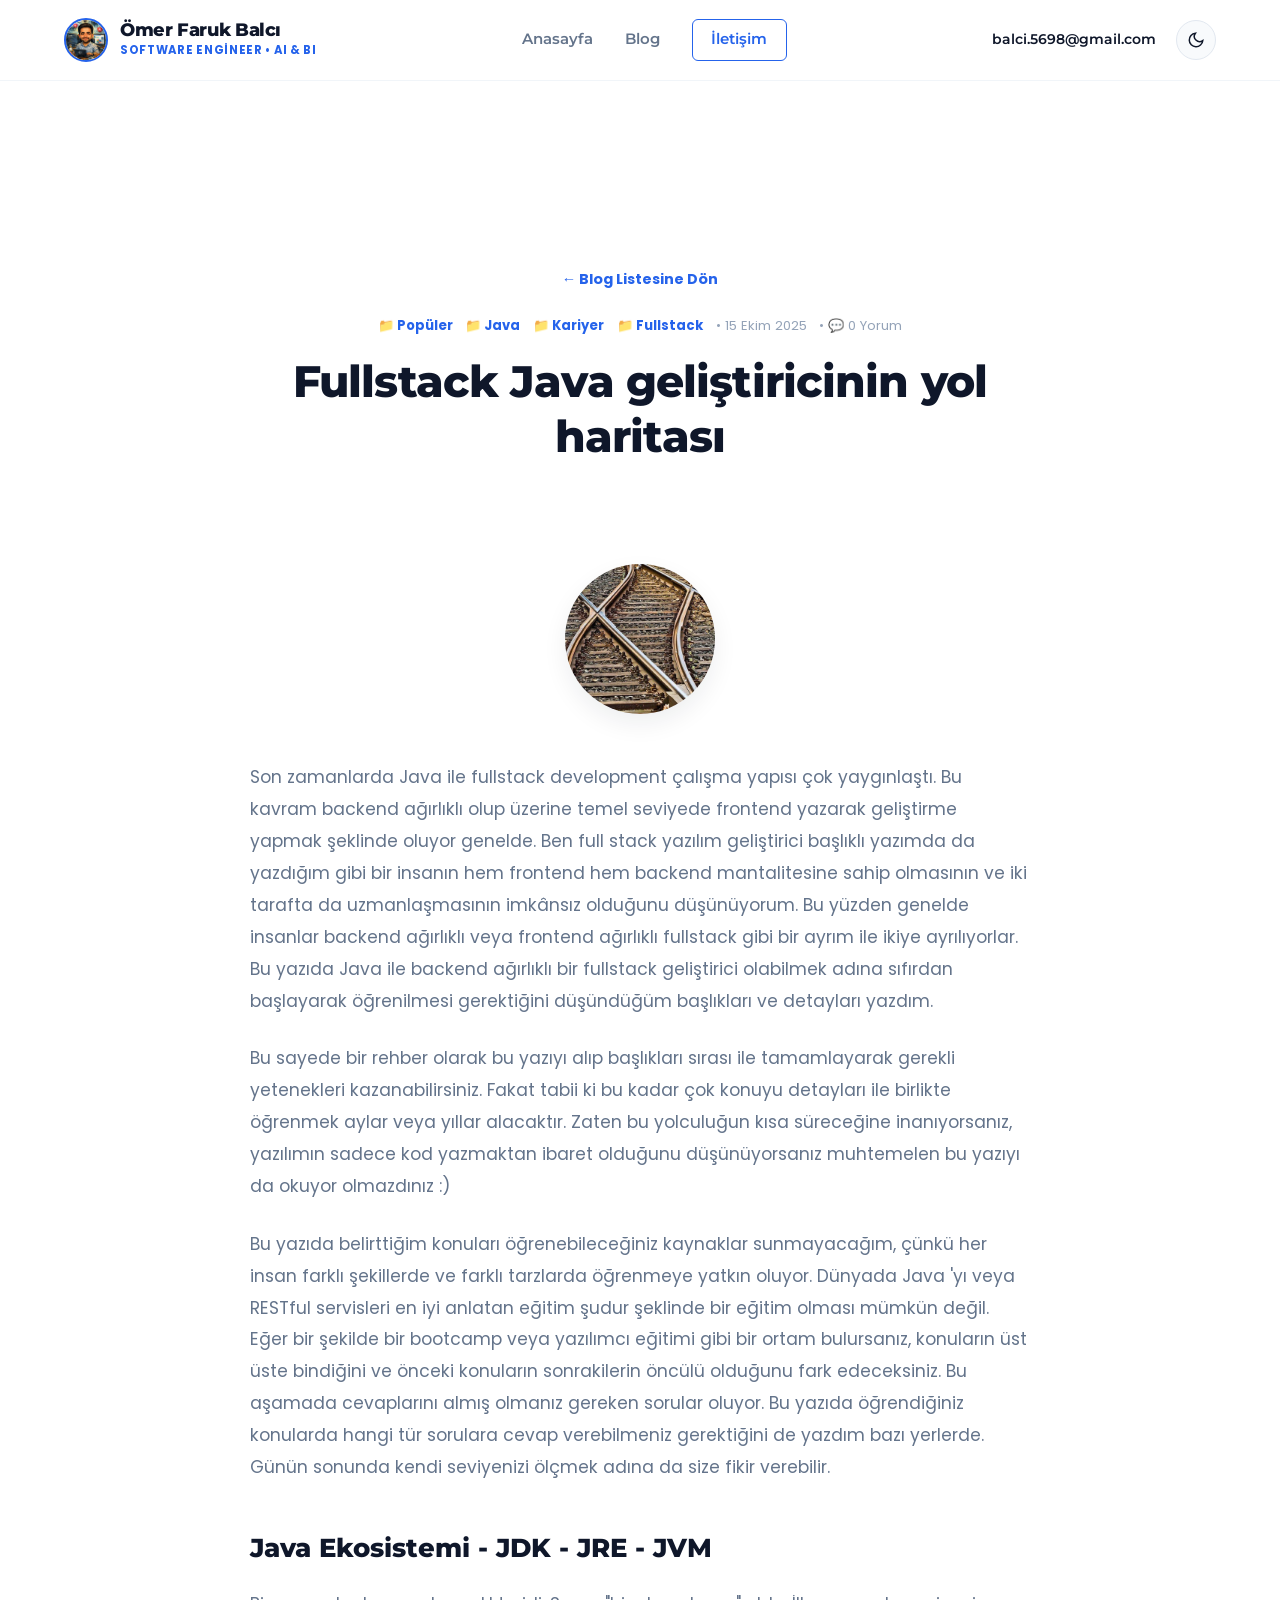
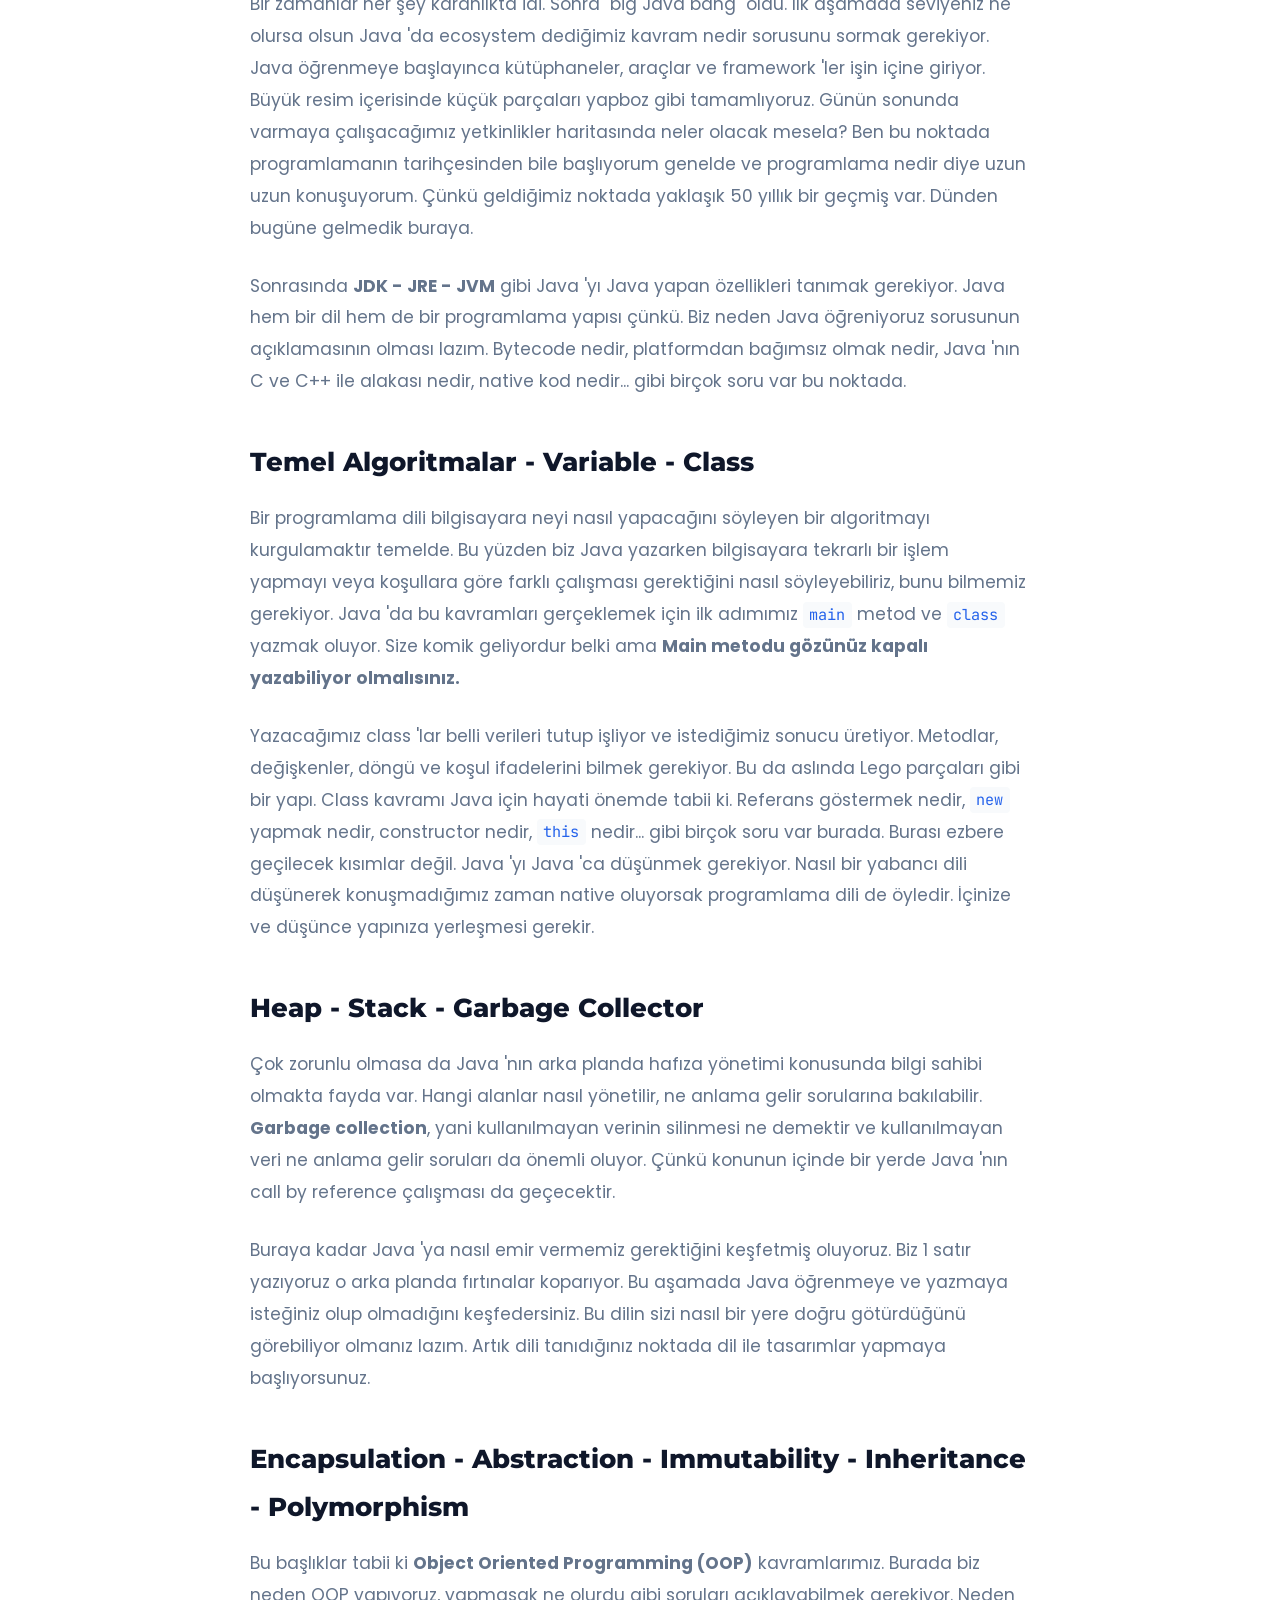
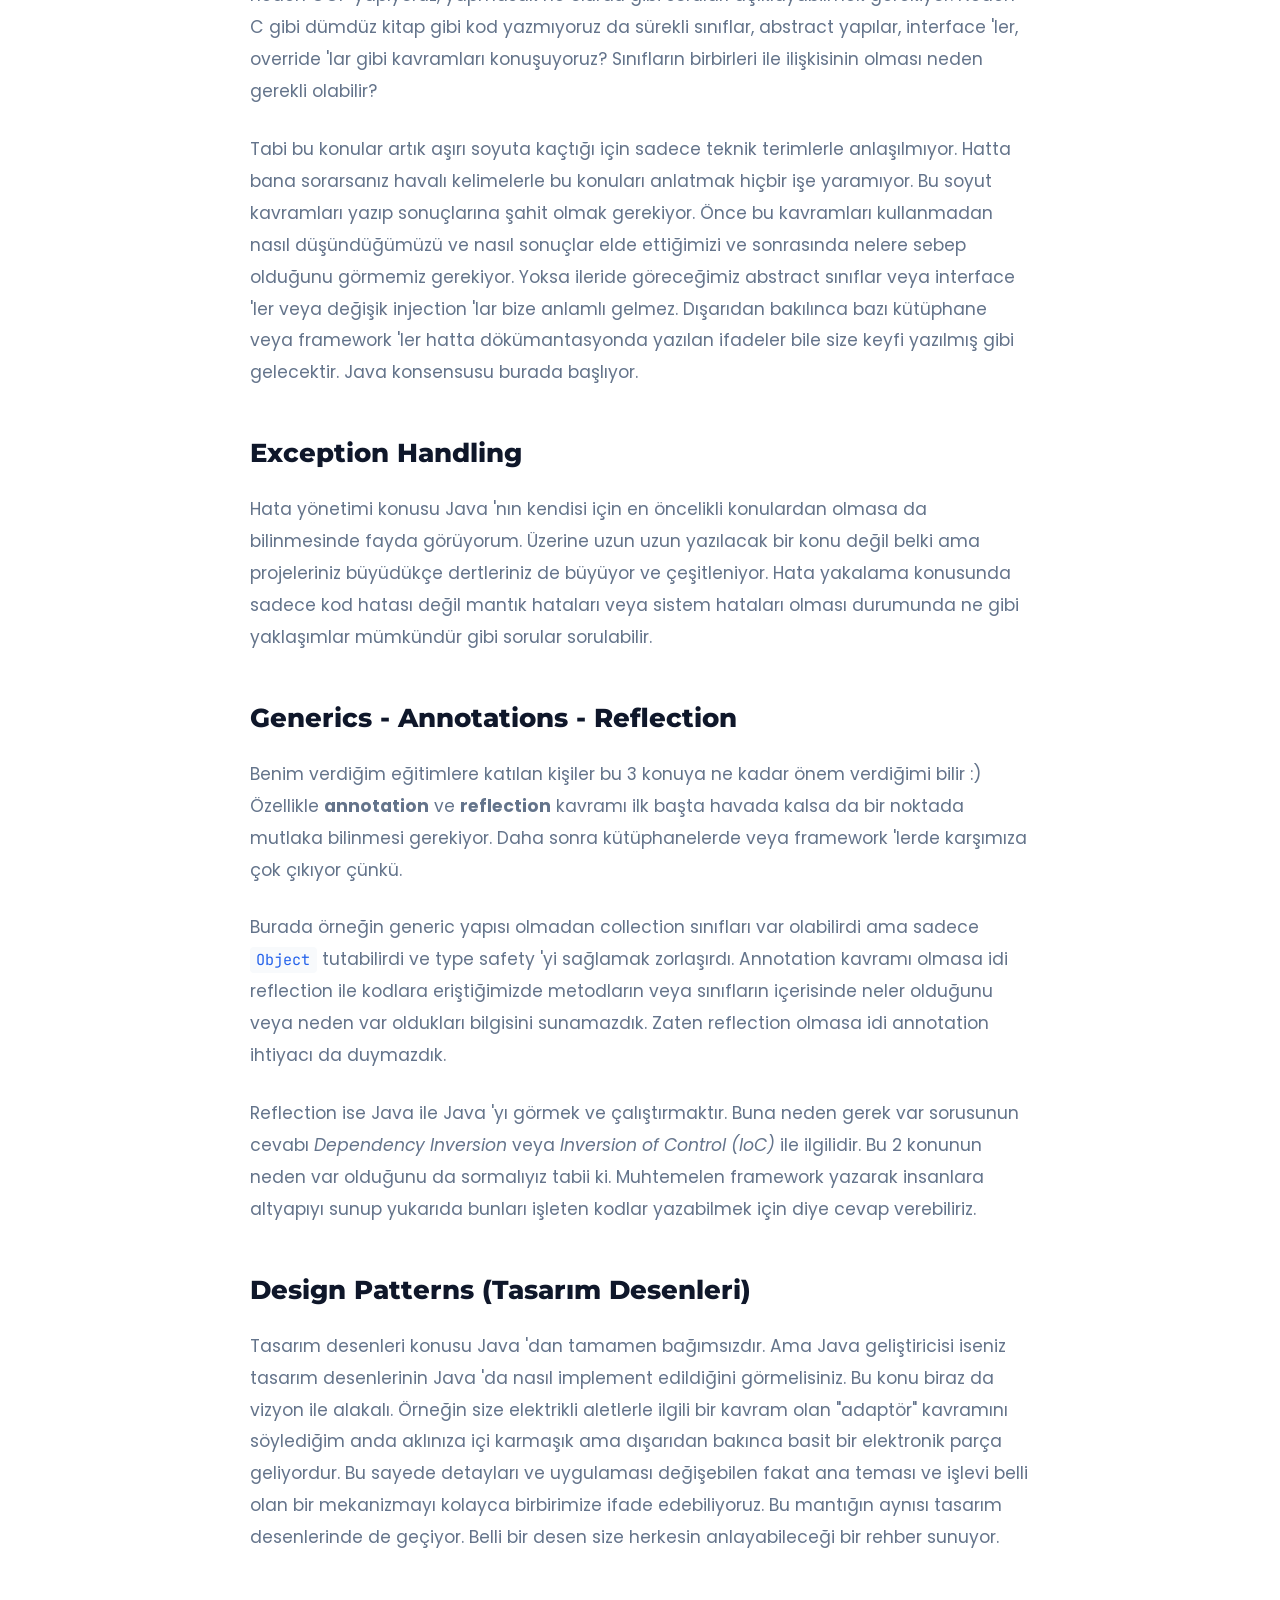
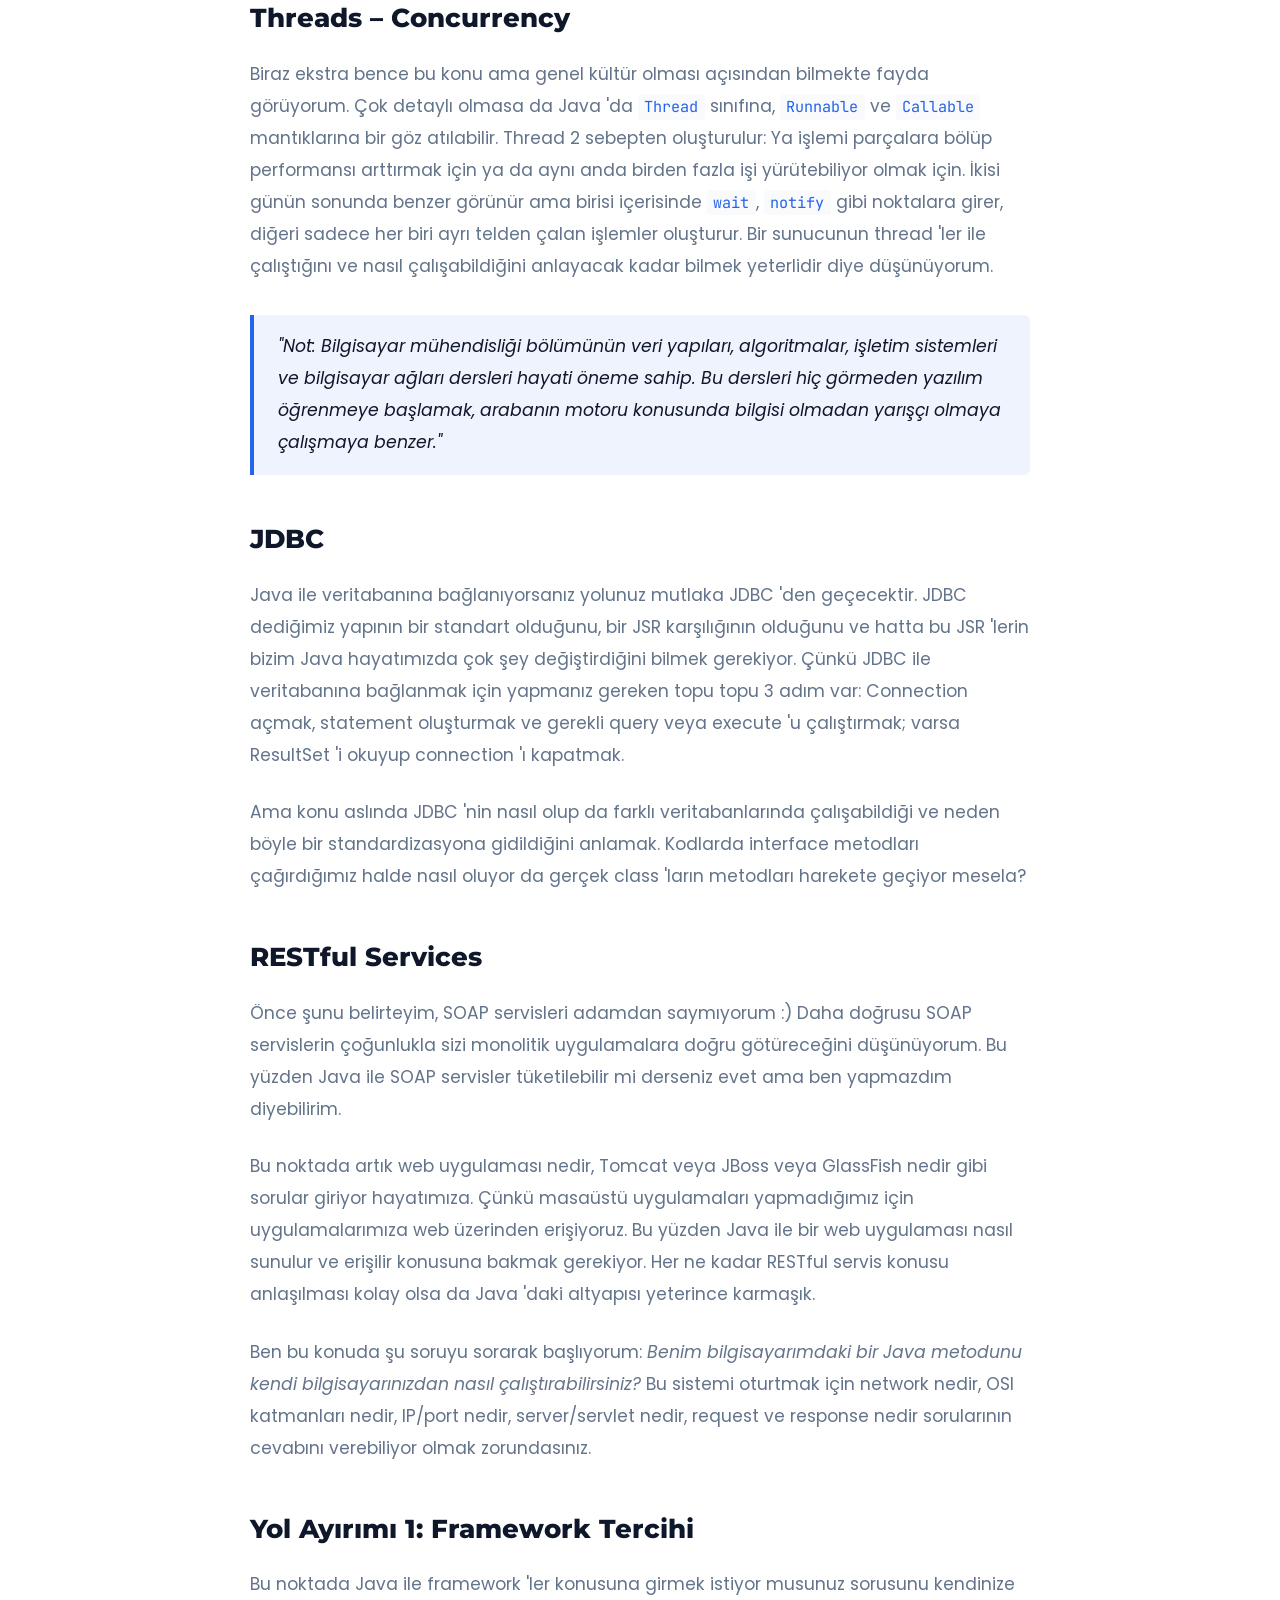
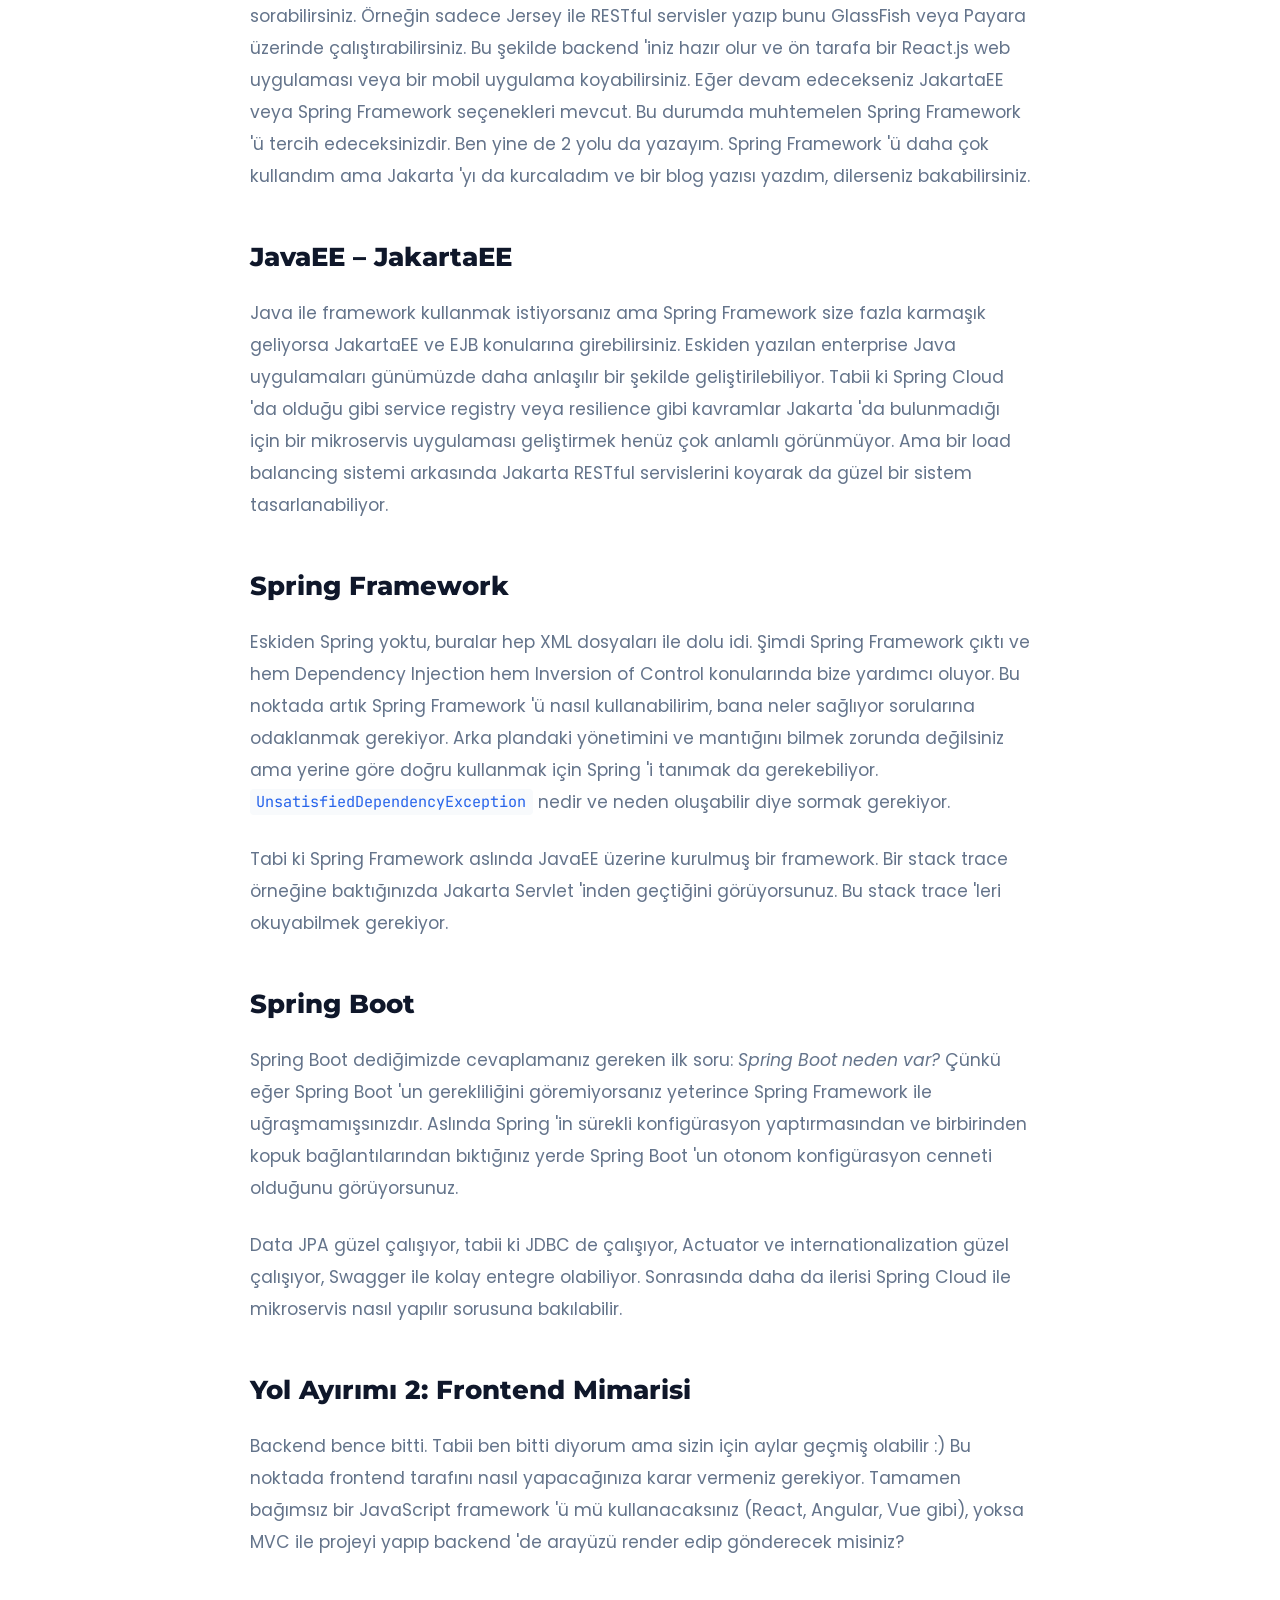
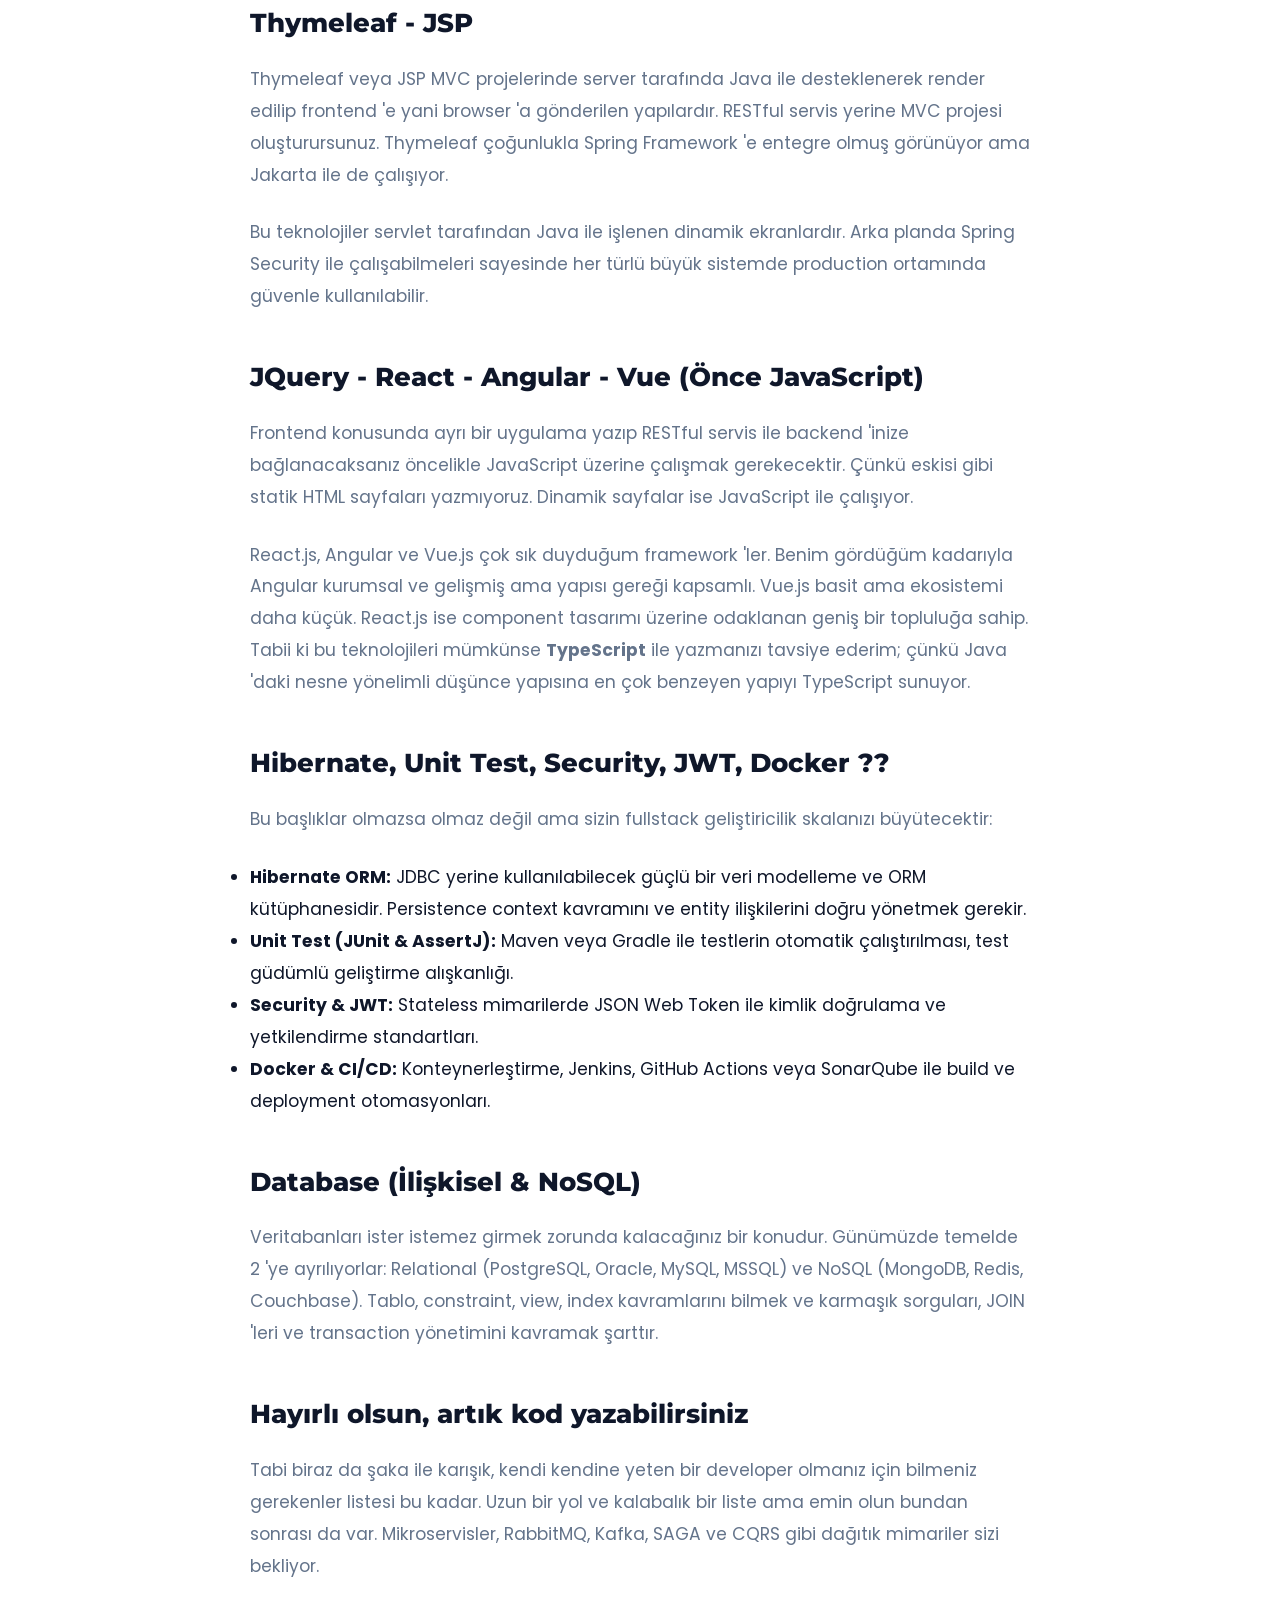
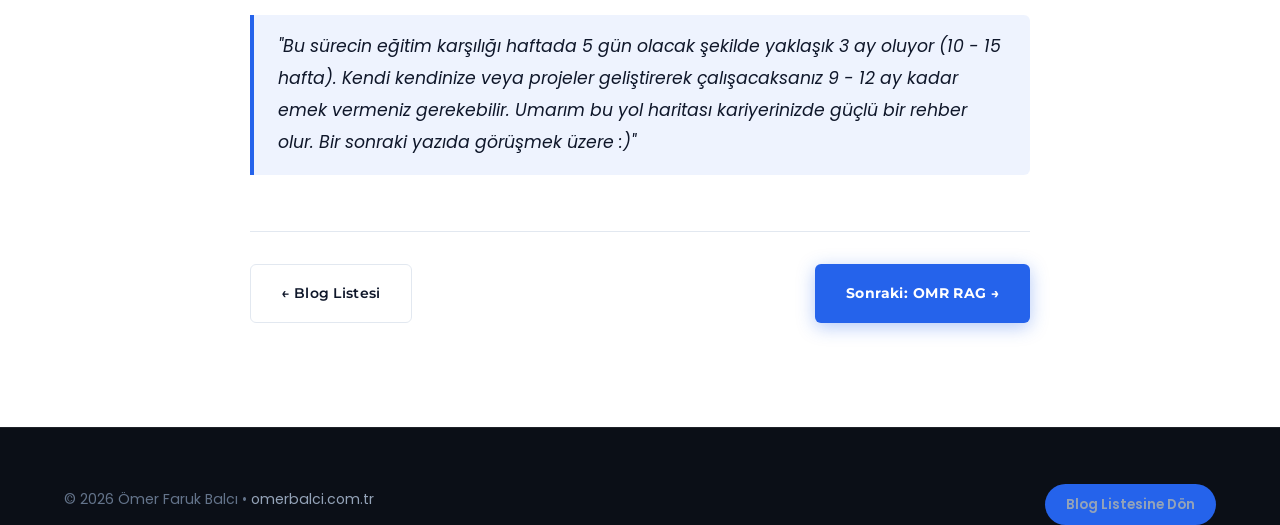
==== blog-fullstack-java-yol-haritasi.html @ 69724183 "feat: Web sitesi ve blog entegrasyonu, tasarim yenilemeleri ve favicon guncellemesi" ====
<!DOCTYPE html>
<html lang="tr" data-theme="light">
<head>
  <meta charset="UTF-8">
  <meta name="viewport" content="width=device-width, initial-scale=1.0">
  <title>Fullstack Java Geliştiricinin Yol Haritası | Ömer Faruk Balcı</title>
  <meta name="description" content="Java ile backend ağırlıklı fullstack geliştirici olmak için sıfırdan mimari seviyeye kadar adım adım öğrenilmesi gereken teknolojiler, konseptler ve yol haritası.">
  <link rel="icon" type="image/x-icon" href="favicon.ico">
  <link rel="icon" type="image/png" sizes="32x32" href="assets/images/favicon-32x32.png">

  <!-- Google Fonts -->
  <link rel="preconnect" href="https://fonts.googleapis.com">
  <link rel="preconnect" href="https://fonts.gstatic.com" crossorigin>
  <link href="https://fonts.googleapis.com/css2?family=Montserrat:ital,wght@0,400;0,500;0,600;0,700;0,800;0,900;1,400&family=Poppins:wght@300;400;500;600;700&family=JetBrains+Mono:wght@400;500;600&display=swap" rel="stylesheet">

  <link rel="stylesheet" href="style.css">
</head>
<body>

  <!-- Top Navigation Header -->
  <header class="dilbeste-header" id="header">
    <div class="dilbeste-container header-inner">
      <a href="index.html" class="brand-box">
        <img src="assets/images/developer-avatar.jpg" alt="Ömer Faruk Balcı" class="brand-avatar">
        <div class="brand-text-wrap">
          <span class="brand-name">Ömer Faruk Balcı</span>
          <span class="brand-tag">Software Engineer • AI & BI</span>
        </div>
      </a>

      <nav class="dilbeste-nav" id="navMenu">
        <a href="index.html" class="nav-link">Anasayfa</a>
        <a href="blog.html" target="_blank" rel="noopener noreferrer" class="nav-link active">Blog</a>
        <a href="index.html#contact-section" class="nav-link btn-nav-cta">İletişim</a>
      </nav>

      <div class="header-actions">
        <a href="mailto:balci.5698@gmail.com" class="header-mail-link d-none-sm">balci.5698@gmail.com</a>
        
        <button class="theme-toggle" id="themeToggle" aria-label="Temayı Değiştir">
          <svg class="sun-icon" width="18" height="18" viewBox="0 0 24 24" fill="none" stroke="currentColor" stroke-width="2"><circle cx="12" cy="12" r="5"></circle><line x1="12" y1="1" x2="12" y2="3"></line><line x1="12" y1="21" x2="12" y2="23"></line><line x1="4.22" y1="4.22" x2="5.64" y2="5.64"></line><line x1="18.36" y1="18.36" x2="19.78" y2="19.78"></line><line x1="1" y1="12" x2="3" y2="12"></line><line x1="21" y1="12" x2="23" y2="12"></line><line x1="4.22" y1="19.78" x2="5.64" y2="18.36"></line><line x1="18.36" y1="5.64" x2="19.78" y2="4.22"></line></svg>
          <svg class="moon-icon" width="18" height="18" viewBox="0 0 24 24" fill="none" stroke="currentColor" stroke-width="2"><path d="M21 12.79A9 9 0 1 1 11.21 3 7 7 0 0 0 21 12.79z"></path></svg>
        </button>

        <button class="hamburger-btn" id="mobileToggle" aria-label="Menü">
          <span></span><span></span><span></span>
        </button>
      </div>
    </div>
  </header>

  <!-- Article Container -->
  <main class="section-padding">
    <div class="dilbeste-container">
      
      <article>
        <!-- Header -->
        <div class="article-header">
          <a href="blog.html" class="article-back-link">← Blog Listesine Dön</a>
          <div class="blog-meta-tags" style="justify-content: center; margin-bottom: 1rem;">
            <span class="blog-cat-link">📁 Popüler</span>
            <span class="blog-cat-link">📁 Java</span>
            <span class="blog-cat-link">📁 Kariyer</span>
            <span class="blog-cat-link">📁 Fullstack</span>
            <span class="blog-date-text">• 15 Ekim 2025</span>
            <span class="blog-date-text">• 💬 0 Yorum</span>
          </div>
          <h1 class="article-main-title">Fullstack Java geliştiricinin yol haritası</h1>
        </div>

        <!-- Content Body -->
        <div class="article-content-body">
          <div style="text-align: center; margin: 2rem 0 3rem;">
            <img src="assets/images/blog-fullstack-java.jpg" alt="Fullstack Java Yol Haritası" style="width: 150px; height: 150px; border-radius: 50%; margin: 0 auto; box-shadow: var(--shadow-md); object-fit: cover;">
          </div>

          <p>
            Son zamanlarda Java ile fullstack development çalışma yapısı çok yaygınlaştı. Bu kavram backend ağırlıklı olup üzerine temel seviyede frontend yazarak geliştirme yapmak şeklinde oluyor genelde. Ben <a href="https://numankaraaslan.com/entry?ent=67&lang=en" target="_blank" rel="noopener noreferrer">full stack yazılım geliştirici</a> başlıklı yazımda da yazdığım gibi bir insanın hem frontend hem backend mantalitesine sahip olmasının ve iki tarafta da uzmanlaşmasının imkânsız olduğunu düşünüyorum. Bu yüzden genelde insanlar backend ağırlıklı veya frontend ağırlıklı fullstack gibi bir ayrım ile ikiye ayrılıyorlar. Bu yazıda Java ile backend ağırlıklı bir fullstack geliştirici olabilmek adına sıfırdan başlayarak öğrenilmesi gerektiğini düşündüğüm başlıkları ve detayları yazdım.
          </p>

          <p>
            Bu sayede bir rehber olarak bu yazıyı alıp başlıkları sırası ile tamamlayarak gerekli yetenekleri kazanabilirsiniz. Fakat tabii ki bu kadar çok konuyu detayları ile birlikte öğrenmek aylar veya yıllar alacaktır. Zaten bu yolculuğun kısa süreceğine inanıyorsanız, yazılımın sadece kod yazmaktan ibaret olduğunu düşünüyorsanız muhtemelen bu yazıyı da okuyor olmazdınız :)
          </p>

          <p>
            Bu yazıda belirttiğim konuları öğrenebileceğiniz kaynaklar sunmayacağım, çünkü her insan farklı şekillerde ve farklı tarzlarda öğrenmeye yatkın oluyor. Dünyada Java 'yı veya RESTful servisleri en iyi anlatan eğitim şudur şeklinde bir eğitim olması mümkün değil. Eğer bir şekilde bir bootcamp veya yazılımcı eğitimi gibi bir ortam bulursanız, konuların üst üste bindiğini ve önceki konuların sonrakilerin öncülü olduğunu fark edeceksiniz. Bu aşamada cevaplarını almış olmanız gereken sorular oluyor. Bu yazıda öğrendiğiniz konularda hangi tür sorulara cevap verebilmeniz gerektiğini de yazdım bazı yerlerde. Günün sonunda kendi seviyenizi ölçmek adına da size fikir verebilir.
          </p>

          <h2>Java Ekosistemi - JDK - JRE - JVM</h2>
          <p>
            Bir zamanlar her şey karanlıkta idi. Sonra "big Java bang" oldu. İlk aşamada seviyeniz ne olursa olsun Java 'da ecosystem dediğimiz kavram nedir sorusunu sormak gerekiyor. Java öğrenmeye başlayınca kütüphaneler, araçlar ve framework 'ler işin içine giriyor. Büyük resim içerisinde küçük parçaları yapboz gibi tamamlıyoruz. Günün sonunda varmaya çalışacağımız yetkinlikler haritasında neler olacak mesela? Ben bu noktada programlamanın tarihçesinden bile başlıyorum genelde ve programlama nedir diye uzun uzun konuşuyorum. Çünkü geldiğimiz noktada yaklaşık 50 yıllık bir geçmiş var. Dünden bugüne gelmedik buraya.
          </p>
          <p>
            Sonrasında <strong>JDK - JRE - JVM</strong> gibi Java 'yı Java yapan özellikleri tanımak gerekiyor. Java hem bir dil hem de bir programlama yapısı çünkü. Biz neden Java öğreniyoruz sorusunun açıklamasının olması lazım. Bytecode nedir, platformdan bağımsız olmak nedir, Java 'nın C ve C++ ile alakası nedir, native kod nedir... gibi birçok soru var bu noktada.
          </p>

          <h2>Temel Algoritmalar - Variable - Class</h2>
          <p>
            Bir programlama dili bilgisayara neyi nasıl yapacağını söyleyen bir algoritmayı kurgulamaktır temelde. Bu yüzden biz Java yazarken bilgisayara tekrarlı bir işlem yapmayı veya koşullara göre farklı çalışması gerektiğini nasıl söyleyebiliriz, bunu bilmemiz gerekiyor. Java 'da bu kavramları gerçeklemek için ilk adımımız <code>main</code> metod ve <code>class</code> yazmak oluyor. Size komik geliyordur belki ama <strong>Main metodu gözünüz kapalı yazabiliyor olmalısınız.</strong>
          </p>
          <p>
            Yazacağımız class 'lar belli verileri tutup işliyor ve istediğimiz sonucu üretiyor. Metodlar, değişkenler, döngü ve koşul ifadelerini bilmek gerekiyor. Bu da aslında Lego parçaları gibi bir yapı. Class kavramı Java için hayati önemde tabii ki. Referans göstermek nedir, <code>new</code> yapmak nedir, constructor nedir, <code>this</code> nedir... gibi birçok soru var burada. Burası ezbere geçilecek kısımlar değil. Java 'yı Java 'ca düşünmek gerekiyor. Nasıl bir yabancı dili düşünerek konuşmadığımız zaman native oluyorsak programlama dili de öyledir. İçinize ve düşünce yapınıza yerleşmesi gerekir.
          </p>

          <h2>Heap - Stack - Garbage Collector</h2>
          <p>
            Çok zorunlu olmasa da Java 'nın arka planda hafıza yönetimi konusunda bilgi sahibi olmakta fayda var. Hangi alanlar nasıl yönetilir, ne anlama gelir sorularına bakılabilir. <strong>Garbage collection</strong>, yani kullanılmayan verinin silinmesi ne demektir ve kullanılmayan veri ne anlama gelir soruları da önemli oluyor. Çünkü konunun içinde bir yerde Java 'nın call by reference çalışması da geçecektir.
          </p>
          <p>
            Buraya kadar Java 'ya nasıl emir vermemiz gerektiğini keşfetmiş oluyoruz. Biz 1 satır yazıyoruz o arka planda fırtınalar koparıyor. Bu aşamada Java öğrenmeye ve yazmaya isteğiniz olup olmadığını keşfedersiniz. Bu dilin sizi nasıl bir yere doğru götürdüğünü görebiliyor olmanız lazım. Artık dili tanıdığınız noktada dil ile tasarımlar yapmaya başlıyorsunuz.
          </p>

          <h2>Encapsulation - Abstraction - Immutability - Inheritance - Polymorphism</h2>
          <p>
            Bu başlıklar tabii ki <strong>Object Oriented Programming (OOP)</strong> kavramlarımız. Burada biz neden OOP yapıyoruz, yapmasak ne olurdu gibi soruları açıklayabilmek gerekiyor. Neden C gibi dümdüz kitap gibi kod yazmıyoruz da sürekli sınıflar, abstract yapılar, interface 'ler, override 'lar gibi kavramları konuşuyoruz? Sınıfların birbirleri ile ilişkisinin olması neden gerekli olabilir?
          </p>
          <p>
            Tabi bu konular artık aşırı soyuta kaçtığı için sadece teknik terimlerle anlaşılmıyor. Hatta bana sorarsanız havalı kelimelerle bu konuları anlatmak hiçbir işe yaramıyor. Bu soyut kavramları yazıp sonuçlarına şahit olmak gerekiyor. Önce bu kavramları kullanmadan nasıl düşündüğümüzü ve nasıl sonuçlar elde ettiğimizi ve sonrasında nelere sebep olduğunu görmemiz gerekiyor. Yoksa ileride göreceğimiz abstract sınıflar veya interface 'ler veya değişik injection 'lar bize anlamlı gelmez. Dışarıdan bakılınca bazı kütüphane veya framework 'ler hatta dökümantasyonda yazılan ifadeler bile size keyfi yazılmış gibi gelecektir. Java konsensusu burada başlıyor.
          </p>

          <h2>Exception Handling</h2>
          <p>
            Hata yönetimi konusu Java 'nın kendisi için en öncelikli konulardan olmasa da bilinmesinde fayda görüyorum. Üzerine uzun uzun yazılacak bir konu değil belki ama projeleriniz büyüdükçe dertleriniz de büyüyor ve çeşitleniyor. Hata yakalama konusunda sadece kod hatası değil mantık hataları veya sistem hataları olması durumunda ne gibi yaklaşımlar mümkündür gibi sorular sorulabilir.
          </p>

          <h2>Generics - Annotations - Reflection</h2>
          <p>
            Benim verdiğim eğitimlere katılan kişiler bu 3 konuya ne kadar önem verdiğimi bilir :) Özellikle <strong>annotation</strong> ve <strong>reflection</strong> kavramı ilk başta havada kalsa da bir noktada mutlaka bilinmesi gerekiyor. Daha sonra kütüphanelerde veya framework 'lerde karşımıza çok çıkıyor çünkü.
          </p>
          <p>
            Burada örneğin generic yapısı olmadan collection sınıfları var olabilirdi ama sadece <code>Object</code> tutabilirdi ve type safety 'yi sağlamak zorlaşırdı. Annotation kavramı olmasa idi reflection ile kodlara eriştiğimizde metodların veya sınıfların içerisinde neler olduğunu veya neden var oldukları bilgisini sunamazdık. Zaten reflection olmasa idi annotation ihtiyacı da duymazdık.
          </p>
          <p>
            Reflection ise Java ile Java 'yı görmek ve çalıştırmaktır. Buna neden gerek var sorusunun cevabı <em>Dependency Inversion</em> veya <em>Inversion of Control (IoC)</em> ile ilgilidir. Bu 2 konunun neden var olduğunu da sormalıyız tabii ki. Muhtemelen framework yazarak insanlara altyapıyı sunup yukarıda bunları işleten kodlar yazabilmek için diye cevap verebiliriz.
          </p>

          <h2>Design Patterns (Tasarım Desenleri)</h2>
          <p>
            Tasarım desenleri konusu Java 'dan tamamen bağımsızdır. Ama Java geliştiricisi iseniz tasarım desenlerinin Java 'da nasıl implement edildiğini görmelisiniz. Bu konu biraz da vizyon ile alakalı. Örneğin size elektrikli aletlerle ilgili bir kavram olan "adaptör" kavramını söylediğim anda aklınıza içi karmaşık ama dışarıdan bakınca basit bir elektronik parça geliyordur. Bu sayede detayları ve uygulaması değişebilen fakat ana teması ve işlevi belli olan bir mekanizmayı kolayca birbirimize ifade edebiliyoruz. Bu mantığın aynısı tasarım desenlerinde de geçiyor. Belli bir desen size herkesin anlayabileceği bir rehber sunuyor.
          </p>

          <h2>Threads – Concurrency</h2>
          <p>
            Biraz ekstra bence bu konu ama genel kültür olması açısından bilmekte fayda görüyorum. Çok detaylı olmasa da Java 'da <code>Thread</code> sınıfına, <code>Runnable</code> ve <code>Callable</code> mantıklarına bir göz atılabilir. Thread 2 sebepten oluşturulur: Ya işlemi parçalara bölüp performansı arttırmak için ya da aynı anda birden fazla işi yürütebiliyor olmak için. İkisi günün sonunda benzer görünür ama birisi içerisinde <code>wait</code>, <code>notify</code> gibi noktalara girer, diğeri sadece her biri ayrı telden çalan işlemler oluşturur. Bir sunucunun thread 'ler ile çalıştığını ve nasıl çalışabildiğini anlayacak kadar bilmek yeterlidir diye düşünüyorum.
          </p>

          <blockquote>
            "Not: Bilgisayar mühendisliği bölümünün veri yapıları, algoritmalar, işletim sistemleri ve bilgisayar ağları dersleri hayati öneme sahip. Bu dersleri hiç görmeden yazılım öğrenmeye başlamak, arabanın motoru konusunda bilgisi olmadan yarışçı olmaya çalışmaya benzer."
          </blockquote>

          <h2>JDBC</h2>
          <p>
            Java ile veritabanına bağlanıyorsanız yolunuz mutlaka JDBC 'den geçecektir. JDBC dediğimiz yapının bir standart olduğunu, bir JSR karşılığının olduğunu ve hatta bu JSR 'lerin bizim Java hayatımızda çok şey değiştirdiğini bilmek gerekiyor. Çünkü JDBC ile veritabanına bağlanmak için yapmanız gereken topu topu 3 adım var: Connection açmak, statement oluşturmak ve gerekli query veya execute 'u çalıştırmak; varsa ResultSet 'i okuyup connection 'ı kapatmak.
          </p>
          <p>
            Ama konu aslında JDBC 'nin nasıl olup da farklı veritabanlarında çalışabildiği ve neden böyle bir standardizasyona gidildiğini anlamak. Kodlarda interface metodları çağırdığımız halde nasıl oluyor da gerçek class 'ların metodları harekete geçiyor mesela?
          </p>

          <h2>RESTful Services</h2>
          <p>
            Önce şunu belirteyim, SOAP servisleri adamdan saymıyorum :) Daha doğrusu SOAP servislerin çoğunlukla sizi monolitik uygulamalara doğru götüreceğini düşünüyorum. Bu yüzden Java ile SOAP servisler tüketilebilir mi derseniz evet ama ben yapmazdım diyebilirim.
          </p>
          <p>
            Bu noktada artık web uygulaması nedir, Tomcat veya JBoss veya GlassFish nedir gibi sorular giriyor hayatımıza. Çünkü masaüstü uygulamaları yapmadığımız için uygulamalarımıza web üzerinden erişiyoruz. Bu yüzden Java ile bir web uygulaması nasıl sunulur ve erişilir konusuna bakmak gerekiyor. Her ne kadar RESTful servis konusu anlaşılması kolay olsa da Java 'daki altyapısı yeterince karmaşık.
          </p>
          <p>
            Ben bu konuda şu soruyu sorarak başlıyorum: <em>Benim bilgisayarımdaki bir Java metodunu kendi bilgisayarınızdan nasıl çalıştırabilirsiniz?</em> Bu sistemi oturtmak için network nedir, OSI katmanları nedir, IP/port nedir, server/servlet nedir, request ve response nedir sorularının cevabını verebiliyor olmak zorundasınız.
          </p>

          <h2>Yol Ayırımı 1: Framework Tercihi</h2>
          <p>
            Bu noktada Java ile framework 'ler konusuna girmek istiyor musunuz sorusunu kendinize sorabilirsiniz. Örneğin sadece Jersey ile RESTful servisler yazıp bunu GlassFish veya Payara üzerinde çalıştırabilirsiniz. Bu şekilde backend 'iniz hazır olur ve ön tarafa bir React.js web uygulaması veya bir mobil uygulama koyabilirsiniz. Eğer devam edecekseniz JakartaEE veya Spring Framework seçenekleri mevcut. Bu durumda muhtemelen Spring Framework 'ü tercih edeceksinizdir. Ben yine de 2 yolu da yazayım. Spring Framework 'ü daha çok kullandım ama Jakarta 'yı da kurcaladım ve bir <a href="https://numankaraaslan.com/entry?ent=75&lang=en" target="_blank" rel="noopener noreferrer">blog yazısı</a> yazdım, dilerseniz bakabilirsiniz.
          </p>

          <h2>JavaEE – JakartaEE</h2>
          <p>
            Java ile framework kullanmak istiyorsanız ama Spring Framework size fazla karmaşık geliyorsa JakartaEE ve EJB konularına girebilirsiniz. Eskiden yazılan enterprise Java uygulamaları günümüzde daha anlaşılır bir şekilde geliştirilebiliyor. Tabii ki Spring Cloud 'da olduğu gibi service registry veya resilience gibi kavramlar Jakarta 'da bulunmadığı için bir mikroservis uygulaması geliştirmek henüz çok anlamlı görünmüyor. Ama bir load balancing sistemi arkasında Jakarta RESTful servislerini koyarak da güzel bir sistem tasarlanabiliyor.
          </p>

          <h2>Spring Framework</h2>
          <p>
            Eskiden Spring yoktu, buralar hep XML dosyaları ile dolu idi. Şimdi Spring Framework çıktı ve hem Dependency Injection hem Inversion of Control konularında bize yardımcı oluyor. Bu noktada artık Spring Framework 'ü nasıl kullanabilirim, bana neler sağlıyor sorularına odaklanmak gerekiyor. Arka plandaki yönetimini ve mantığını bilmek zorunda değilsiniz ama yerine göre doğru kullanmak için Spring 'i tanımak da gerekebiliyor. <code>UnsatisfiedDependencyException</code> nedir ve neden oluşabilir diye sormak gerekiyor.
          </p>
          <p>
            Tabi ki Spring Framework aslında JavaEE üzerine kurulmuş bir framework. Bir stack trace örneğine baktığınızda Jakarta Servlet 'inden geçtiğini görüyorsunuz. Bu stack trace 'leri okuyabilmek gerekiyor.
          </p>

          <h2>Spring Boot</h2>
          <p>
            Spring Boot dediğimizde cevaplamanız gereken ilk soru: <em>Spring Boot neden var?</em> Çünkü eğer Spring Boot 'un gerekliliğini göremiyorsanız yeterince Spring Framework ile uğraşmamışsınızdır. Aslında Spring 'in sürekli konfigürasyon yaptırmasından ve birbirinden kopuk bağlantılarından bıktığınız yerde Spring Boot 'un otonom konfigürasyon cenneti olduğunu görüyorsunuz.
          </p>
          <p>
            Data JPA güzel çalışıyor, tabii ki JDBC de çalışıyor, Actuator ve internationalization güzel çalışıyor, Swagger ile kolay entegre olabiliyor. Sonrasında daha da ilerisi Spring Cloud ile mikroservis nasıl yapılır sorusuna bakılabilir.
          </p>

          <h2>Yol Ayırımı 2: Frontend Mimarisi</h2>
          <p>
            Backend bence bitti. Tabii ben bitti diyorum ama sizin için aylar geçmiş olabilir :) Bu noktada frontend tarafını nasıl yapacağınıza karar vermeniz gerekiyor. Tamamen bağımsız bir JavaScript framework 'ü mü kullanacaksınız (React, Angular, Vue gibi), yoksa MVC ile projeyi yapıp backend 'de arayüzü render edip gönderecek misiniz?
          </p>

          <h2>Thymeleaf - JSP</h2>
          <p>
            Thymeleaf veya JSP MVC projelerinde server tarafında Java ile desteklenerek render edilip frontend 'e yani browser 'a gönderilen yapılardır. RESTful servis yerine MVC projesi oluşturursunuz. Thymeleaf çoğunlukla Spring Framework 'e entegre olmuş görünüyor ama Jakarta ile de çalışıyor.
          </p>
          <p>
            Bu teknolojiler servlet tarafından Java ile işlenen dinamik ekranlardır. Arka planda Spring Security ile çalışabilmeleri sayesinde her türlü büyük sistemde production ortamında güvenle kullanılabilir.
          </p>

          <h2>JQuery - React - Angular - Vue (Önce JavaScript)</h2>
          <p>
            Frontend konusunda ayrı bir uygulama yazıp RESTful servis ile backend 'inize bağlanacaksanız öncelikle JavaScript üzerine çalışmak gerekecektir. Çünkü eskisi gibi statik HTML sayfaları yazmıyoruz. Dinamik sayfalar ise JavaScript ile çalışıyor.
          </p>
          <p>
            React.js, Angular ve Vue.js çok sık duyduğum framework 'ler. Benim gördüğüm kadarıyla Angular kurumsal ve gelişmiş ama yapısı gereği kapsamlı. Vue.js basit ama ekosistemi daha küçük. React.js ise component tasarımı üzerine odaklanan geniş bir topluluğa sahip. Tabii ki bu teknolojileri mümkünse <strong>TypeScript</strong> ile yazmanızı tavsiye ederim; çünkü Java 'daki nesne yönelimli düşünce yapısına en çok benzeyen yapıyı TypeScript sunuyor.
          </p>

          <h2>Hibernate, Unit Test, Security, JWT, Docker ??</h2>
          <p>
            Bu başlıklar olmazsa olmaz değil ama sizin fullstack geliştiricilik skalanızı büyütecektir:
          </p>
          <ul>
            <li><strong>Hibernate ORM:</strong> JDBC yerine kullanılabilecek güçlü bir veri modelleme ve ORM kütüphanesidir. Persistence context kavramını ve entity ilişkilerini doğru yönetmek gerekir.</li>
            <li><strong>Unit Test (JUnit & AssertJ):</strong> Maven veya Gradle ile testlerin otomatik çalıştırılması, test güdümlü geliştirme alışkanlığı.</li>
            <li><strong>Security & JWT:</strong> Stateless mimarilerde JSON Web Token ile kimlik doğrulama ve yetkilendirme standartları.</li>
            <li><strong>Docker & CI/CD:</strong> Konteynerleştirme, Jenkins, GitHub Actions veya SonarQube ile build ve deployment otomasyonları.</li>
          </ul>

          <h2>Database (İlişkisel & NoSQL)</h2>
          <p>
            Veritabanları ister istemez girmek zorunda kalacağınız bir konudur. Günümüzde temelde 2 'ye ayrılıyorlar: Relational (PostgreSQL, Oracle, MySQL, MSSQL) ve NoSQL (MongoDB, Redis, Couchbase). Tablo, constraint, view, index kavramlarını bilmek ve karmaşık sorguları, JOIN 'leri ve transaction yönetimini kavramak şarttır.
          </p>

          <h2>Hayırlı olsun, artık kod yazabilirsiniz</h2>
          <p>
            Tabi biraz da şaka ile karışık, kendi kendine yeten bir developer olmanız için bilmeniz gerekenler listesi bu kadar. Uzun bir yol ve kalabalık bir liste ama emin olun bundan sonrası da var. Mikroservisler, RabbitMQ, Kafka, SAGA ve CQRS gibi dağıtık mimariler sizi bekliyor.
          </p>

          <blockquote>
            "Bu sürecin eğitim karşılığı haftada 5 gün olacak şekilde yaklaşık 3 ay oluyor (10 - 15 hafta). Kendi kendinize veya projeler geliştirerek çalışacaksanız 9 - 12 ay kadar emek vermeniz gerekebilir. Umarım bu yol haritası kariyerinizde güçlü bir rehber olur. Bir sonraki yazıda görüşmek üzere :)"
          </blockquote>

          <div style="margin-top: 3.5rem; padding-top: 2rem; border-top: 1px solid var(--border); display: flex; justify-content: space-between; flex-wrap: wrap; gap: 1rem;">
            <a href="blog.html" class="btn-theme-outline" style="color: var(--text-main); border-color: var(--border);">← Blog Listesi</a>
            <a href="blog-numain-rag.html" class="btn-theme-primary">Sonraki: OMR RAG →</a>
          </div>
        </div>
      </article>

    </div>
  </main>

  <!-- Footer -->
  <footer class="dilbeste-footer" style="padding-top: 3rem;">
    <div class="dilbeste-container footer-bottom-inner" style="border: none;">
      <p>&copy; 2026 Ömer Faruk Balcı • <a href="index.html">omerbalci.com.tr</a></p>
      <a href="blog.html" class="footer-cta-pill">Blog Listesine Dön</a>
    </div>
  </footer>

  <script src="script.js"></script>
</body>
</html>
---- style.css ----
/* ==========================================================================
   Ömer Balcı - Software Engineer & Full-Stack Developer
   Modern Enterprise Theme (Dilbeste / Litho Architecture)
   Features: Swiper Touch Hero, Sonar Radar Pulse, Interactive 4-Col Banners,
             Campaign-Style Projects Grid, Moments Experience Grid, Underline Form
   ========================================================================== */

/* --- ROOT VARIABLES (LIGHT THEME) --- */
:root {
  --font-heading: 'Montserrat', sans-serif;
  --font-body: 'Poppins', sans-serif;
  --font-mono: 'JetBrains Mono', monospace;

  /* Surfaces & Backgrounds */
  --bg-primary: #ffffff;
  --bg-secondary: #f8fafc;
  --bg-tertiary: #f1f5f9;
  --bg-card: #ffffff;

  /* Typography Colors */
  --text-main: #0f172a;
  --text-muted: #64748b;
  --text-light: #94a3b8;

  /* Accent Colors (Vivid Engineering Blue) */
  --accent: #2563eb;
  --accent-hover: #1d4ed8;
  --accent-gradient: linear-gradient(135deg, #2563eb 0%, #0284c7 100%);
  --accent-soft: rgba(37, 99, 235, 0.08);

  /* Borders & Shadows */
  --border: #e2e8f0;
  --border-light: #f1f5f9;

  --shadow-sm: 0 2px 8px rgba(15, 23, 42, 0.04);
  --shadow-md: 0 10px 25px rgba(15, 23, 42, 0.07);
  --shadow-lg: 0 20px 45px rgba(15, 23, 42, 0.1);

  --radius-sm: 6px;
  --radius-md: 10px;
  --radius-lg: 16px;
  --radius-full: 9999px;

  --transition: all 0.3s cubic-bezier(0.16, 1, 0.3, 1);
}

/* --- DARK THEME OVERRIDES --- */
[data-theme="dark"] {
  --bg-primary: #0a0e17;
  --bg-secondary: #0f172a;
  --bg-tertiary: #172238;
  --bg-card: #131c2e;

  --text-main: #f8fafc;
  --text-muted: #94a3b8;
  --text-light: #64748b;

  --accent: #38bdf8;
  --accent-hover: #0ea5e9;
  --accent-gradient: linear-gradient(135deg, #38bdf8 0%, #6366f1 100%);
  --accent-soft: rgba(56, 189, 248, 0.12);

  --border: #1e293b;
  --border-light: #253347;

  --shadow-sm: 0 4px 12px rgba(0, 0, 0, 0.3);
  --shadow-md: 0 12px 30px rgba(0, 0, 0, 0.5);
  --shadow-lg: 0 20px 45px rgba(0, 0, 0, 0.7);
}

/* --- BASE RESETS --- */
*, *::before, *::after {
  box-sizing: border-box;
  margin: 0;
  padding: 0;
}

html {
  scroll-behavior: smooth;
  font-size: 16px;
}

body {
  font-family: var(--font-body);
  background-color: var(--bg-primary);
  color: var(--text-main);
  line-height: 1.7;
  -webkit-font-smoothing: antialiased;
  transition: background-color 0.35s ease, color 0.35s ease;
  overflow-x: hidden;
}

img {
  max-width: 100%;
  height: auto;
  display: block;
}

a {
  color: inherit;
  text-decoration: none;
  transition: var(--transition);
}

button {
  font-family: inherit;
}

.dilbeste-container {
  width: 90%;
  max-width: 1240px;
  margin: 0 auto;
}

.section-padding {
  padding: 6.5rem 0;
}

.p-0 {
  padding: 0 !important;
}

.h-100 {
  height: 100%;
}

.text-center {
  text-align: center;
}

.bg-alt-surface {
  background-color: var(--bg-secondary);
}

.highlight-accent {
  color: var(--accent);
}

/* --- HEADER & NAVIGATION --- */
.dilbeste-header {
  position: sticky;
  top: 0;
  z-index: 1000;
  background: var(--bg-primary);
  border-bottom: 1px solid var(--border-light);
  transition: var(--transition);
}

[data-theme="dark"] .dilbeste-header {
  background: rgba(10, 14, 23, 0.95);
  backdrop-filter: blur(12px);
}

.header-inner {
  display: flex;
  justify-content: space-between;
  align-items: center;
  height: 80px;
}

.brand-box {
  display: flex;
  align-items: center;
  gap: 12px;
}

.brand-avatar {
  width: 44px;
  height: 44px;
  border-radius: 50%;
  object-fit: cover;
  border: 2px solid var(--accent);
}

.brand-text-wrap {
  display: flex;
  flex-direction: column;
}

.brand-name {
  font-family: var(--font-heading);
  font-size: 1.15rem;
  font-weight: 800;
  letter-spacing: -0.02em;
  color: var(--text-main);
  line-height: 1.2;
}

.brand-tag {
  font-size: 0.72rem;
  font-weight: 700;
  text-transform: uppercase;
  letter-spacing: 0.06em;
  color: var(--accent);
}

.dilbeste-nav {
  display: flex;
  align-items: center;
  gap: 2rem;
}

.nav-link {
  font-family: var(--font-heading);
  font-size: 0.92rem;
  font-weight: 600;
  color: var(--text-muted);
  position: relative;
  padding: 6px 0;
}

.nav-link:hover,
.nav-link.active {
  color: var(--accent);
}

.nav-link.active::after {
  content: '';
  position: absolute;
  bottom: -2px;
  left: 0;
  width: 100%;
  height: 2px;
  background: var(--accent);
}

.btn-nav-cta {
  border: 1.5px solid var(--accent);
  padding: 0.45rem 1.15rem !important;
  border-radius: var(--radius-sm);
  color: var(--accent) !important;
}

.btn-nav-cta:hover {
  background: var(--accent);
  color: #ffffff !important;
}

.btn-nav-cta.active::after {
  display: none;
}

.header-actions {
  display: flex;
  align-items: center;
  gap: 1.25rem;
}

.header-mail-link {
  font-family: var(--font-heading);
  font-size: 0.88rem;
  font-weight: 600;
  color: var(--text-main);
}

.header-mail-link:hover {
  color: var(--accent);
}

.theme-toggle {
  background: var(--bg-secondary);
  border: 1px solid var(--border);
  color: var(--text-main);
  border-radius: 50%;
  width: 40px;
  height: 40px;
  display: flex;
  align-items: center;
  justify-content: center;
  cursor: pointer;
  transition: var(--transition);
}

.theme-toggle:hover {
  color: var(--accent);
  border-color: var(--accent);
  transform: rotate(15deg);
}

[data-theme="dark"] .sun-icon { display: block; }
[data-theme="dark"] .moon-icon { display: none; }
[data-theme="light"] .sun-icon { display: none; }
[data-theme="light"] .moon-icon { display: block; }

.hamburger-btn {
  display: none;
  background: none;
  border: none;
  cursor: pointer;
  padding: 6px;
}

.hamburger-btn span {
  display: block;
  width: 24px;
  height: 2px;
  background-color: var(--text-main);
  margin: 5px 0;
  transition: var(--transition);
}

/* --- BUTTONS --- */
.btn-theme-primary {
  display: inline-flex;
  align-items: center;
  justify-content: center;
  gap: 0.6rem;
  font-family: var(--font-heading);
  font-size: 0.9rem;
  font-weight: 700;
  letter-spacing: 0.03em;
  padding: 0.95rem 1.9rem;
  border-radius: var(--radius-sm);
  background: var(--accent);
  color: #ffffff;
  box-shadow: 0 4px 18px rgba(37, 99, 235, 0.35);
  border: none;
  cursor: pointer;
  transition: var(--transition);
}

.btn-theme-primary:hover {
  background: var(--accent-hover);
  transform: translateY(-2px);
  box-shadow: 0 8px 24px rgba(37, 99, 235, 0.45);
}

.btn-theme-outline {
  display: inline-flex;
  align-items: center;
  justify-content: center;
  gap: 0.6rem;
  font-family: var(--font-heading);
  font-size: 0.9rem;
  font-weight: 600;
  letter-spacing: 0.02em;
  padding: 0.95rem 1.9rem;
  border-radius: var(--radius-sm);
  background: rgba(255, 255, 255, 0.12);
  color: #ffffff;
  border: 1.5px solid rgba(255, 255, 255, 0.35);
  backdrop-filter: blur(8px);
  cursor: pointer;
  transition: var(--transition);
}

.btn-theme-outline:hover {
  background: #ffffff;
  color: #0f172a;
  border-color: #ffffff;
  transform: translateY(-2px);
}

.btn-theme-text-link {
  font-family: var(--font-heading);
  font-weight: 700;
  font-size: 0.95rem;
  color: var(--text-main);
  transition: var(--transition);
}

.btn-theme-text-link:hover {
  color: var(--accent);
  transform: translateX(4px);
}

/* --- SWIPER HERO SLIDER --- */
.hero-slider-section {
  position: relative;
  width: 100%;
}

.main-hero-swiper {
  width: 100%;
  height: 650px;
}

.hero-slide {
  position: relative;
  background-size: cover;
  background-position: center center;
  background-repeat: no-repeat;
  display: flex;
  align-items: center;
}

.slide-content-center {
  max-width: 820px;
  color: #ffffff;
  padding: 3rem 0;
}

.slide-tag {
  display: inline-block;
  background: rgba(255, 255, 255, 0.16);
  backdrop-filter: blur(10px);
  border: 1px solid rgba(255, 255, 255, 0.25);
  color: #38bdf8;
  font-size: 0.82rem;
  font-weight: 700;
  text-transform: uppercase;
  letter-spacing: 0.08em;
  padding: 0.4rem 1.15rem;
  border-radius: var(--radius-full);
  margin-bottom: 1.25rem;
}

.slide-title {
  font-family: var(--font-heading);
  font-size: 3.4rem;
  font-weight: 800;
  line-height: 1.15;
  letter-spacing: -0.03em;
  color: #ffffff;
  margin-bottom: 1.25rem;
  text-shadow: 0 2px 10px rgba(0, 0, 0, 0.3);
}

.slide-desc {
  font-size: 1.15rem;
  line-height: 1.7;
  color: rgba(255, 255, 255, 0.88);
  margin-bottom: 2.25rem;
  max-width: 680px;
}

.slide-buttons {
  display: flex;
  gap: 1.2rem;
  flex-wrap: wrap;
}

.hero-swiper-next,
.hero-swiper-prev {
  width: 50px;
  height: 50px;
  border-radius: 50%;
  background: rgba(15, 23, 42, 0.45);
  backdrop-filter: blur(8px);
  border: 1px solid rgba(255, 255, 255, 0.2);
  color: #ffffff;
  transition: var(--transition);
}

.hero-swiper-next::after,
.hero-swiper-prev::after {
  font-size: 18px;
  font-weight: 900;
}

.hero-swiper-next:hover,
.hero-swiper-prev:hover {
  background: var(--accent);
  border-color: var(--accent);
}

.hero-swiper-pagination .swiper-pagination-bullet {
  background: #ffffff;
  opacity: 0.5;
  width: 10px;
  height: 10px;
  transition: var(--transition);
}

.hero-swiper-pagination .swiper-pagination-bullet-active {
  opacity: 1;
  background: var(--accent);
  width: 28px;
  border-radius: 5px;
}

/* --- ABOUT SECTION & SONAR PULSE --- */
.about-flex-row {
  display: grid;
  grid-template-columns: 1fr 1.15fr;
  gap: 4.5rem;
  align-items: center;
}

.media-card-frame {
  position: relative;
  border-radius: var(--radius-lg);
  overflow: hidden;
  box-shadow: var(--shadow-lg);
  border: 1px solid var(--border);
  background: var(--bg-secondary);
}

.about-main-photo {
  width: 100%;
  height: 520px;
  object-fit: cover;
  object-position: top center;
  display: block;
}

.sonar-play-box {
  position: absolute;
  top: 50%;
  left: 50%;
  transform: translate(-50%, -50%);
  z-index: 10;
  display: flex;
  align-items: center;
  justify-content: center;
}

.sonar-circle {
  width: 68px;
  height: 68px;
  border-radius: 50%;
  background: var(--accent);
  color: #ffffff;
  display: flex;
  align-items: center;
  justify-content: center;
  box-shadow: 0 4px 20px rgba(37, 99, 235, 0.5);
  position: relative;
  z-index: 2;
  transition: transform 0.3s ease;
}

.sonar-play-box:hover .sonar-circle {
  transform: scale(1.1);
}

.sonar-wave {
  position: absolute;
  top: 0;
  left: 0;
  width: 68px;
  height: 68px;
  border-radius: 50%;
  background: var(--accent);
  opacity: 0.6;
  z-index: 1;
  animation: sonarPulse 2s infinite;
}

@keyframes sonarPulse {
  0% {
    transform: scale(0.9);
    opacity: 0.7;
  }
  70% {
    transform: scale(1.7);
    opacity: 0;
  }
  100% {
    transform: scale(1.7);
    opacity: 0;
  }
}

.media-bottom-badge {
  position: absolute;
  bottom: 20px;
  left: 20px;
  background: rgba(15, 23, 42, 0.85);
  backdrop-filter: blur(10px);
  color: #ffffff;
  padding: 0.55rem 1.15rem;
  border-radius: var(--radius-full);
  font-size: 0.85rem;
  font-weight: 600;
  display: flex;
  align-items: center;
  gap: 10px;
  border: 1px solid rgba(255, 255, 255, 0.15);
}

.dot-green {
  width: 8px;
  height: 8px;
  border-radius: 50%;
  background: #10b981;
  box-shadow: 0 0 10px #10b981;
}

.section-pill-tag {
  display: inline-block;
  font-size: 0.82rem;
  font-weight: 700;
  text-transform: uppercase;
  letter-spacing: 0.08em;
  color: var(--accent);
  background: var(--accent-soft);
  padding: 0.35rem 0.95rem;
  border-radius: var(--radius-full);
  margin-bottom: 0.9rem;
}

.section-big-title {
  font-family: var(--font-heading);
  font-size: 2.6rem;
  font-weight: 800;
  line-height: 1.2;
  letter-spacing: -0.03em;
  color: var(--text-main);
  margin-bottom: 1.25rem;
}

.section-paragraph {
  font-size: 1.05rem;
  line-height: 1.75;
  color: var(--text-muted);
  margin-bottom: 2rem;
}

.litho-checklist {
  list-style: none;
  display: flex;
  flex-direction: column;
  gap: 1.5rem;
  margin-bottom: 2.5rem;
}

.check-item {
  display: flex;
  gap: 1.15rem;
  align-items: flex-start;
}

.check-icon-circle {
  width: 32px;
  height: 32px;
  border-radius: 50%;
  background: var(--accent-soft);
  color: var(--accent);
  display: flex;
  align-items: center;
  justify-content: center;
  flex-shrink: 0;
  margin-top: 3px;
}

.check-title {
  font-family: var(--font-heading);
  font-size: 1.08rem;
  font-weight: 700;
  color: var(--text-main);
  margin-bottom: 0.3rem;
}

.check-desc {
  font-size: 0.92rem;
  color: var(--text-muted);
  line-height: 1.6;
}

.about-action-links {
  display: flex;
  align-items: center;
  gap: 1.75rem;
}

/* --- INTERACTIVE 4-COLUMN BANNERS --- */
.section-center-head {
  text-align: center;
  max-width: 650px;
  margin: 0 auto 3.5rem;
}

.section-subtitle-text {
  font-size: 1.05rem;
  color: var(--text-muted);
  margin-top: 0.5rem;
}

.interactive-banners-row {
  display: grid;
  grid-template-columns: repeat(4, 1fr);
  gap: 1.5rem;
}

.interactive-banner-card {
  position: relative;
  border-radius: var(--radius-lg);
  overflow: hidden;
  cursor: pointer;
  height: 380px;
  box-shadow: var(--shadow-sm);
  transition: transform 0.4s cubic-bezier(0.16, 1, 0.3, 1), box-shadow 0.4s ease;
}

.interactive-banner-card:hover {
  transform: translateY(-8px);
  box-shadow: var(--shadow-lg);
}

.banner-img-box {
  width: 100%;
  height: 100%;
  position: relative;
}

.banner-img-box img {
  width: 100%;
  height: 100%;
  object-fit: cover;
  transition: transform 0.6s cubic-bezier(0.16, 1, 0.3, 1);
}

.interactive-banner-card:hover .banner-img-box img {
  transform: scale(1.08);
}

.banner-overlay-dark {
  position: absolute;
  inset: 0;
  background: linear-gradient(180deg, rgba(15, 23, 42, 0.15) 0%, rgba(15, 23, 42, 0.88) 100%);
  display: flex;
  align-items: flex-end;
  padding: 1.75rem;
}

.banner-overlay-content {
  width: 100%;
}

.banner-arrow-circle {
  width: 38px;
  height: 38px;
  border-radius: 50%;
  background: var(--accent);
  color: #ffffff;
  display: flex;
  align-items: center;
  justify-content: center;
  font-size: 1.1rem;
  margin-bottom: 1rem;
  transition: transform 0.3s ease;
}

.interactive-banner-card:hover .banner-arrow-circle {
  transform: translateX(6px);
}

.banner-title {
  font-family: var(--font-heading);
  font-size: 1.25rem;
  font-weight: 700;
  color: #ffffff;
  margin-bottom: 0.35rem;
}

.banner-sub-link {
  font-size: 0.85rem;
  color: rgba(255, 255, 255, 0.75);
  font-weight: 500;
}

/* --- PROFESSIONAL EXPERIENCE TIMELINE --- */
.experience-timeline {
  display: flex;
  flex-direction: column;
  gap: 1.75rem;
  max-width: 1040px;
  margin: 0 auto;
}

.exp-card {
  background: var(--bg-card);
  border: 1px solid var(--border);
  border-radius: var(--radius-lg);
  padding: 2.25rem 2.5rem;
  box-shadow: var(--shadow-sm);
  transition: var(--transition);
  position: relative;
  overflow: hidden;
}

.exp-card::before {
  content: '';
  position: absolute;
  top: 0;
  left: 0;
  width: 5px;
  height: 100%;
  background: var(--border);
  transition: var(--transition);
}

.exp-card:hover {
  transform: translateY(-4px);
  box-shadow: var(--shadow-md);
  border-color: var(--accent);
}

.exp-card:hover::before,
.exp-card.exp-current::before {
  background: var(--accent);
}

.exp-card-header {
  display: flex;
  justify-content: space-between;
  align-items: flex-start;
  margin-bottom: 1.25rem;
  gap: 1.5rem;
  flex-wrap: wrap;
}

.exp-role-wrap {
  display: flex;
  flex-direction: column;
  gap: 0.35rem;
}

.exp-role-title {
  font-family: var(--font-heading);
  font-size: 1.35rem;
  font-weight: 800;
  color: var(--text-main);
  letter-spacing: -0.01em;
}

.exp-company-row {
  display: flex;
  align-items: center;
  gap: 0.75rem;
  flex-wrap: wrap;
}

.exp-company-name {
  font-size: 1.02rem;
  font-weight: 700;
  color: var(--accent);
}

.exp-current-badge {
  display: inline-flex;
  align-items: center;
  gap: 6px;
  background: rgba(16, 185, 129, 0.12);
  color: #10b981;
  font-size: 0.76rem;
  font-weight: 700;
  text-transform: uppercase;
  letter-spacing: 0.05em;
  padding: 0.25rem 0.65rem;
  border-radius: var(--radius-full);
}

.exp-date-pill {
  font-family: var(--font-heading);
  font-size: 0.85rem;
  font-weight: 700;
  color: var(--text-muted);
  background: var(--bg-secondary);
  border: 1px solid var(--border);
  padding: 0.45rem 1rem;
  border-radius: var(--radius-full);
  white-space: nowrap;
}

.exp-description {
  font-size: 0.96rem;
  color: var(--text-muted);
  line-height: 1.7;
  margin-bottom: 1.25rem;
}

.exp-bullets {
  list-style: none;
  display: flex;
  flex-direction: column;
  gap: 0.65rem;
  margin-bottom: 1.4rem;
}

.exp-bullet-item {
  display: flex;
  gap: 0.75rem;
  font-size: 0.93rem;
  color: var(--text-muted);
  line-height: 1.6;
}

.exp-bullet-item::before {
  content: '▹';
  color: var(--accent);
  font-weight: 900;
}

.exp-skills-row {
  display: flex;
  flex-wrap: wrap;
  gap: 0.5rem;
}

.exp-skill-tag {
  font-size: 0.78rem;
  font-family: var(--font-mono);
  background: var(--bg-secondary);
  border: 1px solid var(--border);
  color: var(--text-main);
  padding: 0.3rem 0.7rem;
  border-radius: 6px;
}

.exp-skill-tag.highlight {
  background: var(--accent-soft);
  border-color: var(--accent);
  color: var(--accent);
  font-weight: 600;
}

/* --- FEATURED PROJECTS CAROUSEL / GRID --- */
.section-split-head {
  display: flex;
  justify-content: space-between;
  align-items: flex-end;
  margin-bottom: 3.5rem;
}

.link-view-all {
  display: inline-flex;
  align-items: center;
  gap: 0.5rem;
  font-family: var(--font-heading);
  font-weight: 700;
  color: var(--accent);
  font-size: 0.95rem;
  transition: var(--transition);
}

.link-view-all:hover {
  transform: translateX(4px);
  color: var(--accent-hover);
}

.projects-cards-grid {
  display: grid;
  grid-template-columns: repeat(3, 1fr);
  gap: 2rem;
}

.project-box-card {
  background: var(--bg-card);
  border: 1px solid var(--border);
  border-radius: var(--radius-lg);
  overflow: hidden;
  box-shadow: var(--shadow-sm);
  transition: all 0.35s ease;
  display: flex;
  flex-direction: column;
}

.project-box-card:hover {
  transform: translateY(-8px);
  box-shadow: var(--shadow-lg);
  border-color: var(--accent);
}

.project-img-wrap {
  position: relative;
  height: 220px;
  overflow: hidden;
}

.project-img-wrap img {
  width: 100%;
  height: 100%;
  object-fit: cover;
  transition: transform 0.5s ease;
}

.project-box-card:hover .project-img-wrap img {
  transform: scale(1.06);
}

.card-float-badge {
  position: absolute;
  top: 14px;
  right: 14px;
  background: rgba(15, 23, 42, 0.85);
  backdrop-filter: blur(8px);
  color: #38bdf8;
  font-size: 0.75rem;
  font-weight: 700;
  text-transform: uppercase;
  letter-spacing: 0.05em;
  padding: 0.32rem 0.8rem;
  border-radius: var(--radius-full);
}

.project-card-body {
  padding: 1.85rem;
  display: flex;
  flex-direction: column;
  flex-grow: 1;
}

.project-category-text {
  font-size: 0.78rem;
  font-weight: 700;
  text-transform: uppercase;
  letter-spacing: 0.06em;
  color: var(--accent);
  margin-bottom: 0.4rem;
}

.project-title-text {
  font-family: var(--font-heading);
  font-size: 1.3rem;
  font-weight: 700;
  color: var(--text-main);
  margin-bottom: 0.75rem;
}

.project-desc-text {
  font-size: 0.92rem;
  color: var(--text-muted);
  line-height: 1.65;
  margin-bottom: 1.25rem;
  flex-grow: 1;
}

.project-pill-tags {
  display: flex;
  flex-wrap: wrap;
  gap: 0.45rem;
  margin-bottom: 1.6rem;
}

.project-pill-tags span {
  font-size: 0.76rem;
  font-family: var(--font-mono);
  background: var(--bg-secondary);
  border: 1px solid var(--border);
  color: var(--text-muted);
  padding: 0.25rem 0.65rem;
  border-radius: 5px;
}

.btn-card-action {
  display: inline-flex;
  align-items: center;
  justify-content: center;
  gap: 0.6rem;
  background: var(--bg-secondary);
  border: 1px solid var(--border);
  color: var(--text-main);
  font-family: var(--font-heading);
  font-weight: 600;
  font-size: 0.88rem;
  padding: 0.75rem 1.25rem;
  border-radius: var(--radius-sm);
  transition: var(--transition);
}

.btn-card-action:hover {
  background: var(--accent);
  border-color: var(--accent);
  color: #ffffff;
}

/* --- MOMENTS & WORKSPACES GALLERY --- */
.moments-cards-grid {
  display: grid;
  grid-template-columns: repeat(3, 1fr);
  gap: 1.75rem;
}

.moment-card-wide {
  grid-column: span 2;
}

.moment-box-card {
  background: var(--bg-card);
  border: 1px solid var(--border);
  border-radius: var(--radius-lg);
  overflow: hidden;
  box-shadow: var(--shadow-sm);
  transition: var(--transition);
}

.moment-box-card:hover {
  transform: translateY(-6px);
  box-shadow: var(--shadow-md);
}

.moment-photo-box {
  position: relative;
  height: 280px;
  overflow: hidden;
}

.moment-card-wide .moment-photo-box {
  height: 330px;
}

.moment-photo-box img {
  width: 100%;
  height: 100%;
  object-fit: cover;
  transition: transform 0.5s ease;
}

.moment-photo-box img[src*="omer-nature"] {
  object-position: center 8%;
}

.moment-photo-box img[src*="tech-robot"] {
  object-position: center top;
}

.moment-photo-box img[src*="workspace-iski"] {
  object-position: center center;
}

.moment-photo-box img[src*="workspace-nature"] {
  object-position: center center;
}

.moment-box-card:hover .moment-photo-box img {
  transform: scale(1.05);
}

.moment-tag-badge {
  position: absolute;
  bottom: 14px;
  left: 14px;
  background: rgba(15, 23, 42, 0.82);
  backdrop-filter: blur(8px);
  color: #ffffff;
  font-size: 0.78rem;
  font-weight: 600;
  padding: 0.35rem 0.85rem;
  border-radius: var(--radius-sm);
}

.moment-body {
  padding: 1.6rem;
}

.moment-body h4 {
  font-family: var(--font-heading);
  font-size: 1.2rem;
  font-weight: 700;
  color: var(--text-main);
  margin-bottom: 0.5rem;
}

.moment-body p {
  font-size: 0.92rem;
  color: var(--text-muted);
  line-height: 1.6;
}

/* --- CALLOUT CTA PARALLAX SECTION --- */
.cta-banner-section {
  padding: 7rem 0;
  background-size: cover;
  background-position: center;
  background-repeat: no-repeat;
  color: #ffffff;
  position: relative;
}

.cta-inner-box {
  max-width: 780px;
  margin: 0 auto;
}

.cta-badge {
  display: inline-block;
  background: rgba(255, 255, 255, 0.15);
  backdrop-filter: blur(8px);
  border: 1px solid rgba(255, 255, 255, 0.25);
  color: #38bdf8;
  font-size: 0.82rem;
  font-weight: 700;
  text-transform: uppercase;
  letter-spacing: 0.08em;
  padding: 0.38rem 1.15rem;
  border-radius: var(--radius-full);
  margin-bottom: 1.5rem;
}

.cta-heading {
  font-family: var(--font-heading);
  font-size: 2.8rem;
  font-weight: 800;
  line-height: 1.2;
  letter-spacing: -0.03em;
  color: #ffffff;
  margin-bottom: 1.35rem;
  text-shadow: 0 2px 10px rgba(0, 0, 0, 0.3);
}

.cta-subtext {
  font-size: 1.15rem;
  line-height: 1.7;
  color: rgba(255, 255, 255, 0.88);
  margin-bottom: 2.5rem;
}

.cta-actions {
  display: flex;
  justify-content: center;
  gap: 1.2rem;
  flex-wrap: wrap;
}

/* --- CONTACT SECTION (LITHO UNDERLINE FORM) --- */
.contact-split-row {
  display: grid;
  grid-template-columns: 1fr 1.1fr;
  gap: 4.5rem;
  align-items: flex-start;
}

.contact-info-cards {
  display: flex;
  flex-direction: column;
  gap: 1.25rem;
  margin-top: 2rem;
}

.info-card-item {
  display: flex;
  align-items: center;
  gap: 1.25rem;
  background: var(--bg-card);
  border: 1px solid var(--border);
  padding: 1.25rem 1.6rem;
  border-radius: var(--radius-md);
  box-shadow: var(--shadow-sm);
}

.info-icon {
  font-size: 1.4rem;
  width: 46px;
  height: 46px;
  border-radius: var(--radius-md);
  background: var(--accent-soft);
  display: flex;
  align-items: center;
  justify-content: center;
  flex-shrink: 0;
}

.info-card-item h5 {
  font-size: 0.8rem;
  font-weight: 700;
  text-transform: uppercase;
  letter-spacing: 0.06em;
  color: var(--text-light);
  margin-bottom: 0.25rem;
}

.info-card-item p {
  font-size: 1rem;
  font-weight: 600;
  color: var(--text-main);
}

.link-colored {
  color: var(--accent);
}

.link-colored:hover {
  text-decoration: underline;
}

.social-pills-row {
  display: flex;
  gap: 0.6rem;
  margin-top: 0.35rem;
}

.social-pill {
  font-size: 0.85rem;
  font-weight: 600;
  background: var(--bg-secondary);
  border: 1px solid var(--border);
  color: var(--text-main);
  padding: 0.35rem 0.95rem;
  border-radius: var(--radius-full);
  transition: var(--transition);
}

.social-pill:hover {
  background: var(--accent);
  border-color: var(--accent);
  color: #ffffff;
}

.form-wrapper-box {
  background: var(--bg-card);
  border: 1px solid var(--border);
  padding: 3rem;
  border-radius: var(--radius-lg);
  box-shadow: var(--shadow-md);
}

.form-title {
  font-family: var(--font-heading);
  font-size: 1.6rem;
  font-weight: 800;
  margin-bottom: 2rem;
  color: var(--text-main);
}

.input-line-group {
  margin-bottom: 1.85rem;
  position: relative;
}

.input-line-group input,
.input-line-group textarea {
  width: 100%;
  background: transparent;
  border: none;
  border-bottom: 1.5px solid var(--border);
  padding: 0.85rem 0;
  font-family: var(--font-body);
  font-size: 0.98rem;
  color: var(--text-main);
  outline: none;
  transition: border-color 0.3s ease;
}

.input-line-group input:focus,
.input-line-group textarea:focus {
  border-bottom-color: var(--accent);
}

.input-line-group input::placeholder,
.input-line-group textarea::placeholder {
  color: var(--text-light);
}

.input-line-group textarea {
  resize: vertical;
  min-height: 95px;
}

.w-100 {
  width: 100%;
}

/* --- MULTI-COLUMN DARK FOOTER --- */
.dilbeste-footer {
  background: #0b0f17;
  color: #94a3b8;
  padding-top: 5.5rem;
  border-top: 1px solid rgba(255, 255, 255, 0.08);
}

.footer-content-grid {
  display: grid;
  grid-template-columns: 1.4fr 1fr 1fr 1.1fr;
  gap: 3.5rem;
  margin-bottom: 4rem;
}

.footer-brand-header {
  display: flex;
  align-items: center;
  gap: 12px;
  margin-bottom: 1rem;
}

.footer-avatar {
  width: 46px;
  height: 46px;
  border-radius: 50%;
  object-fit: cover;
  border: 2px solid var(--accent);
}

.footer-name {
  font-family: var(--font-heading);
  font-size: 1.35rem;
  font-weight: 800;
  color: #ffffff;
}

.footer-bio-text {
  font-size: 0.92rem;
  line-height: 1.65;
  color: #94a3b8;
  margin-bottom: 1.5rem;
}

.footer-social-row {
  display: flex;
  gap: 0.75rem;
}

.footer-soc-link {
  width: 40px;
  height: 40px;
  border-radius: 50%;
  background: rgba(255, 255, 255, 0.08);
  color: #ffffff;
  display: flex;
  align-items: center;
  justify-content: center;
  transition: var(--transition);
}

.footer-soc-link:hover {
  background: var(--accent);
  transform: translateY(-2px);
}

.footer-heading {
  font-family: var(--font-heading);
  font-size: 1.05rem;
  font-weight: 700;
  color: #ffffff;
  margin-bottom: 1.4rem;
}

.footer-nav-list {
  list-style: none;
  display: flex;
  flex-direction: column;
  gap: 0.75rem;
}

.footer-nav-list a,
.footer-nav-list span {
  font-size: 0.92rem;
  color: #94a3b8;
  transition: color 0.2s ease;
}

.footer-nav-list a:hover {
  color: #ffffff;
}

.footer-contact-item {
  font-size: 0.92rem;
  margin-bottom: 0.75rem;
  color: #94a3b8;
}

.footer-contact-item a {
  color: #38bdf8;
}

.footer-cta-pill {
  display: inline-block;
  margin-top: 0.5rem;
  background: var(--accent);
  color: #ffffff;
  padding: 0.55rem 1.3rem;
  border-radius: var(--radius-full);
  font-size: 0.85rem;
  font-weight: 600;
  transition: var(--transition);
}

.footer-cta-pill:hover {
  opacity: 0.9;
  transform: translateY(-2px);
}

.footer-bottom-bar {
  border-top: 1px solid rgba(255, 255, 255, 0.07);
  padding: 1.85rem 0;
}

.footer-bottom-inner {
  display: flex;
  justify-content: space-between;
  align-items: center;
  font-size: 0.88rem;
  color: #64748b;
}

.footer-bottom-inner a {
  color: #94a3b8;
}

.footer-tagline {
  font-weight: 500;
}

/* --- FLOATING FAB BUTTONS --- */
.floating-fab-container {
  position: fixed;
  bottom: 28px;
  right: 28px;
  z-index: 999;
  display: flex;
  flex-direction: column;
  gap: 12px;
}

.fab-btn {
  width: 50px;
  height: 50px;
  border-radius: 50%;
  display: flex;
  align-items: center;
  justify-content: center;
  box-shadow: 0 8px 24px rgba(0, 0, 0, 0.25);
  transition: var(--transition);
  cursor: pointer;
  border: none;
  outline: none;
}

.fab-mail {
  background: #2563eb;
  color: #ffffff;
}

.fab-mail:hover {
  background: #1d4ed8;
  transform: scale(1.1);
}

.fab-top {
  background: var(--bg-card);
  border: 1px solid var(--border);
  color: var(--text-main);
  opacity: 0;
  pointer-events: none;
  transform: translateY(20px);
}

.fab-top.visible {
  opacity: 1;
  pointer-events: auto;
  transform: translateY(0);
}

.fab-top:hover {
  background: var(--accent);
  color: #ffffff;
  border-color: var(--accent);
  transform: translateY(-3px);
}

/* --- TOAST NOTIFICATION --- */
.toast-notification {
  position: fixed;
  bottom: 28px;
  left: 28px;
  background: #10b981;
  color: #ffffff;
  padding: 0.85rem 1.4rem;
  border-radius: var(--radius-md);
  font-size: 0.92rem;
  font-weight: 600;
  display: flex;
  align-items: center;
  gap: 0.75rem;
  box-shadow: 0 10px 25px rgba(16, 185, 129, 0.35);
  z-index: 9999;
  transform: translateY(100px);
  opacity: 0;
  transition: var(--transition);
  pointer-events: none;
}

.toast-notification.show {
  transform: translateY(0);
  opacity: 1;
}

/* --- BLOG SECTION & BLOG PAGE STYLES --- */
.blog-layout-grid {
  display: block;
  max-width: 920px;
  margin: 0 auto;
}

.blog-articles-feed {
  display: flex;
  flex-direction: column;
  gap: 2.5rem;
}

.blog-post-row {
  display: flex;
  gap: 1.75rem;
  align-items: flex-start;
  padding-bottom: 2.25rem;
  border-bottom: 1px solid var(--border);
  transition: var(--transition);
}

.blog-post-row:last-child {
  border-bottom: none;
  padding-bottom: 0;
}

.blog-thumb-circle {
  width: 90px;
  height: 90px;
  border-radius: 50%;
  object-fit: cover;
  flex-shrink: 0;
  border: 2px solid var(--border);
  background: var(--bg-card);
  transition: var(--transition);
}

.blog-post-row:hover .blog-thumb-circle {
  transform: scale(1.08);
  border-color: var(--accent);
}

.blog-post-content {
  display: flex;
  flex-direction: column;
  gap: 0.45rem;
  flex-grow: 1;
}

.blog-meta-tags {
  display: flex;
  align-items: center;
  gap: 0.8rem;
  font-size: 0.82rem;
  color: var(--text-muted);
  flex-wrap: wrap;
}

.blog-cat-link {
  font-weight: 700;
  color: var(--accent);
  display: inline-flex;
  align-items: center;
  gap: 4px;
}

.blog-date-text {
  font-size: 0.82rem;
  color: var(--text-light);
}

.blog-post-title {
  font-family: var(--font-heading);
  font-size: 1.45rem;
  font-weight: 700;
  color: var(--text-main);
  line-height: 1.35;
  letter-spacing: -0.01em;
  transition: color 0.25s ease;
}

.blog-post-title:hover {
  color: var(--accent);
}

.blog-post-excerpt {
  font-size: 0.95rem;
  color: var(--text-muted);
  line-height: 1.65;
}

.blog-read-more {
  display: inline-flex;
  align-items: center;
  gap: 4px;
  font-family: var(--font-heading);
  font-weight: 700;
  font-size: 0.92rem;
  color: var(--accent);
  margin-top: 0.35rem;
  transition: transform 0.2s ease;
}

.blog-read-more:hover {
  transform: translateX(4px);
  color: var(--accent-hover);
}

/* Sidebar Widgets */
.blog-sidebar-wrap {
  display: flex;
  flex-direction: column;
  gap: 2.25rem;
  position: sticky;
  top: 100px;
}

.sidebar-widget {
  background: var(--bg-card);
  border: 1px solid var(--border);
  padding: 1.75rem;
  border-radius: var(--radius-lg);
  box-shadow: var(--shadow-sm);
}

.widget-serif-title {
  font-family: Georgia, 'Times New Roman', serif;
  font-style: italic;
  font-size: 1.25rem;
  color: var(--text-main);
  margin-bottom: 1.2rem;
  font-weight: 500;
}

.widget-tag-cloud {
  display: flex;
  flex-wrap: wrap;
  gap: 0.45rem;
}

.tag-cloud-item {
  font-size: 0.72rem;
  font-family: var(--font-mono);
  font-weight: 600;
  text-transform: uppercase;
  letter-spacing: 0.04em;
  padding: 0.35rem 0.75rem;
  border: 1px solid var(--border);
  background: var(--bg-secondary);
  color: var(--text-muted);
  border-radius: 4px;
  transition: var(--transition);
}

.tag-cloud-item:hover {
  background: var(--accent);
  color: #ffffff;
  border-color: var(--accent);
}

.quote-box-widget {
  font-family: Georgia, 'Times New Roman', serif;
  font-style: italic;
  font-size: 1.05rem;
  color: var(--text-main);
  line-height: 1.6;
  border-left: 3px solid var(--accent);
  padding-left: 1rem;
}

.blog-bottom-quote-wrap {
  margin-top: 3.5rem;
  padding: 1.75rem 2.25rem;
  background: var(--bg-card);
  border: 1px solid var(--border);
  border-left: 4px solid var(--accent);
  border-radius: var(--radius-lg);
  box-shadow: var(--shadow-sm);
  display: flex;
  align-items: center;
  gap: 1.5rem;
  transition: var(--transition);
}

.blog-bottom-quote-wrap:hover {
  box-shadow: var(--shadow-md);
  border-color: var(--accent);
}

.quote-pill-tag {
  font-family: var(--font-mono);
  font-size: 0.72rem;
  font-weight: 700;
  letter-spacing: 0.08em;
  text-transform: uppercase;
  color: var(--accent);
  background: var(--accent-soft);
  padding: 0.35rem 0.8rem;
  border-radius: 999px;
  flex-shrink: 0;
}

.quote-phrase {
  font-family: Georgia, 'Times New Roman', serif;
  font-style: italic;
  font-size: 1.15rem;
  color: var(--text-heading);
  margin: 0;
  line-height: 1.6;
}

@media (max-width: 768px) {
  .blog-bottom-quote-wrap {
    flex-direction: column;
    align-items: flex-start;
    gap: 0.75rem;
    padding: 1.5rem;
  }
}

.archive-year-list {
  list-style: none;
  display: flex;
  flex-direction: column;
  gap: 0.6rem;
}

.archive-year-item a {
  font-size: 0.95rem;
  font-weight: 600;
  color: var(--text-muted);
  display: flex;
  justify-content: space-between;
  transition: color 0.2s ease;
}

.archive-year-item a:hover {
  color: var(--accent);
}

/* Article Detail Page Styles */
.article-header {
  padding: 5rem 0 3rem;
  text-align: center;
  max-width: 820px;
  margin: 0 auto;
}

.article-back-link {
  display: inline-flex;
  align-items: center;
  gap: 6px;
  font-size: 0.9rem;
  font-weight: 700;
  color: var(--accent);
  margin-bottom: 1.5rem;
}

.article-main-title {
  font-family: var(--font-heading);
  font-size: 2.75rem;
  font-weight: 800;
  line-height: 1.25;
  color: var(--text-main);
  margin-bottom: 1.25rem;
  letter-spacing: -0.02em;
}

.article-content-body {
  max-width: 780px;
  margin: 0 auto;
  font-size: 1.08rem;
  line-height: 1.85;
  color: var(--text-main);
}

.article-content-body p {
  margin-bottom: 1.6rem;
  color: var(--text-muted);
}

.article-content-body h2 {
  font-family: var(--font-heading);
  font-size: 1.65rem;
  font-weight: 800;
  margin: 2.5rem 0 1rem;
  color: var(--text-main);
}

.article-content-body h3 {
  font-family: var(--font-heading);
  font-size: 1.3rem;
  font-weight: 700;
  margin: 2rem 0 0.8rem;
  color: var(--text-main);
}

.article-content-body pre {
  background: var(--bg-card);
  border: 1px solid var(--border);
  padding: 1.25rem 1.5rem;
  border-radius: var(--radius-md);
  overflow-x: auto;
  font-family: var(--font-mono);
  font-size: 0.9rem;
  margin: 1.75rem 0;
}

.article-content-body code {
  font-family: var(--font-mono);
  font-size: 0.88em;
  background: var(--bg-secondary);
  padding: 0.15rem 0.4rem;
  border-radius: 4px;
  color: var(--accent);
}

.article-content-body pre code {
  background: transparent;
  padding: 0;
  color: var(--text-main);
  border-radius: 0;
  font-size: 0.9rem;
  line-height: 1.6;
}

.article-content-body blockquote {
  border-left: 4px solid var(--accent);
  padding: 1rem 1.5rem;
  background: var(--accent-soft);
  border-radius: 0 var(--radius-sm) var(--radius-sm) 0;
  font-style: italic;
  margin: 2rem 0;
}

/* --- RESPONSIVE MEDIA QUERIES --- */
@media (max-width: 1024px) {
  .slide-title {
    font-size: 2.75rem;
  }
  .blog-layout-grid {
    grid-template-columns: 1fr;
    gap: 3rem;
  }
  .about-flex-row {
    grid-template-columns: 1fr;
    gap: 3rem;
  }
  .about-main-photo {
    height: 420px;
  }
  .interactive-banners-row {
    grid-template-columns: repeat(2, 1fr);
  }
  .projects-cards-grid {
    grid-template-columns: repeat(2, 1fr);
  }
  .moments-cards-grid {
    grid-template-columns: repeat(2, 1fr);
  }
  .moment-card-wide {
    grid-column: span 2;
  }
  .contact-split-row {
    grid-template-columns: 1fr;
    gap: 3rem;
  }
  .footer-content-grid {
    grid-template-columns: repeat(2, 1fr);
    gap: 2.5rem;
  }
}

@media (max-width: 768px) {
  .d-none-sm {
    display: none !important;
  }

  .dilbeste-nav {
    position: fixed;
    top: 80px;
    left: 0;
    width: 100%;
    background: var(--bg-card);
    border-bottom: 1px solid var(--border);
    flex-direction: column;
    padding: 2rem 0;
    gap: 1.5rem;
    display: none;
    box-shadow: var(--shadow-lg);
  }

  .dilbeste-nav.active {
    display: flex;
  }

  .hamburger-btn {
    display: block;
  }

  .main-hero-swiper {
    height: 580px;
  }

  .slide-title {
    font-size: 2.1rem;
  }

  .section-big-title {
    font-size: 2.1rem;
  }

  .cta-heading {
    font-size: 2.1rem;
  }

  .interactive-banners-row {
    grid-template-columns: 1fr;
  }

  .projects-cards-grid {
    grid-template-columns: 1fr;
  }

  .moments-cards-grid {
    grid-template-columns: 1fr;
  }

  .moment-card-wide {
    grid-column: span 1;
  }

  .section-split-head {
    flex-direction: column;
    align-items: flex-start;
    gap: 1rem;
  }

  .footer-content-grid {
    grid-template-columns: 1fr;
  }

  .footer-bottom-inner {
    flex-direction: column;
    gap: 0.8rem;
    text-align: center;
  }

  .form-wrapper-box {
    padding: 2rem 1.5rem;
  }
}
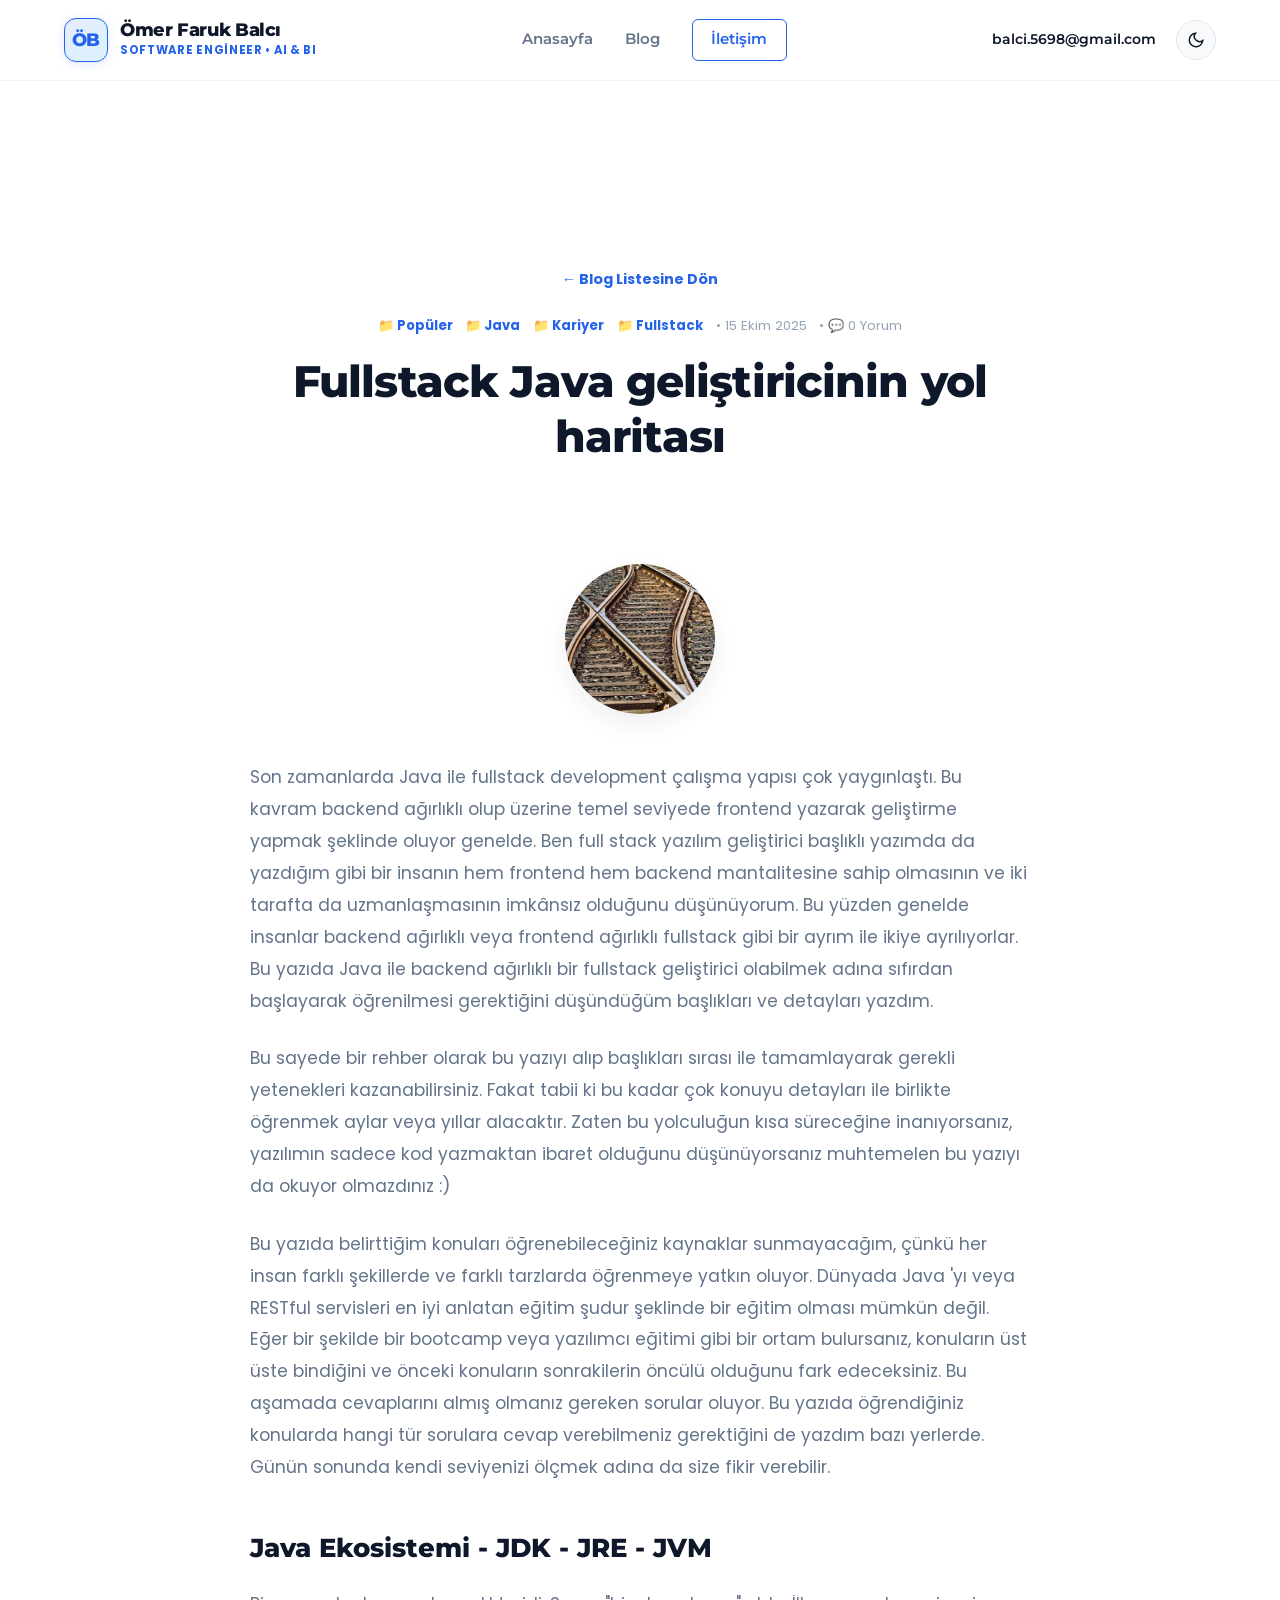
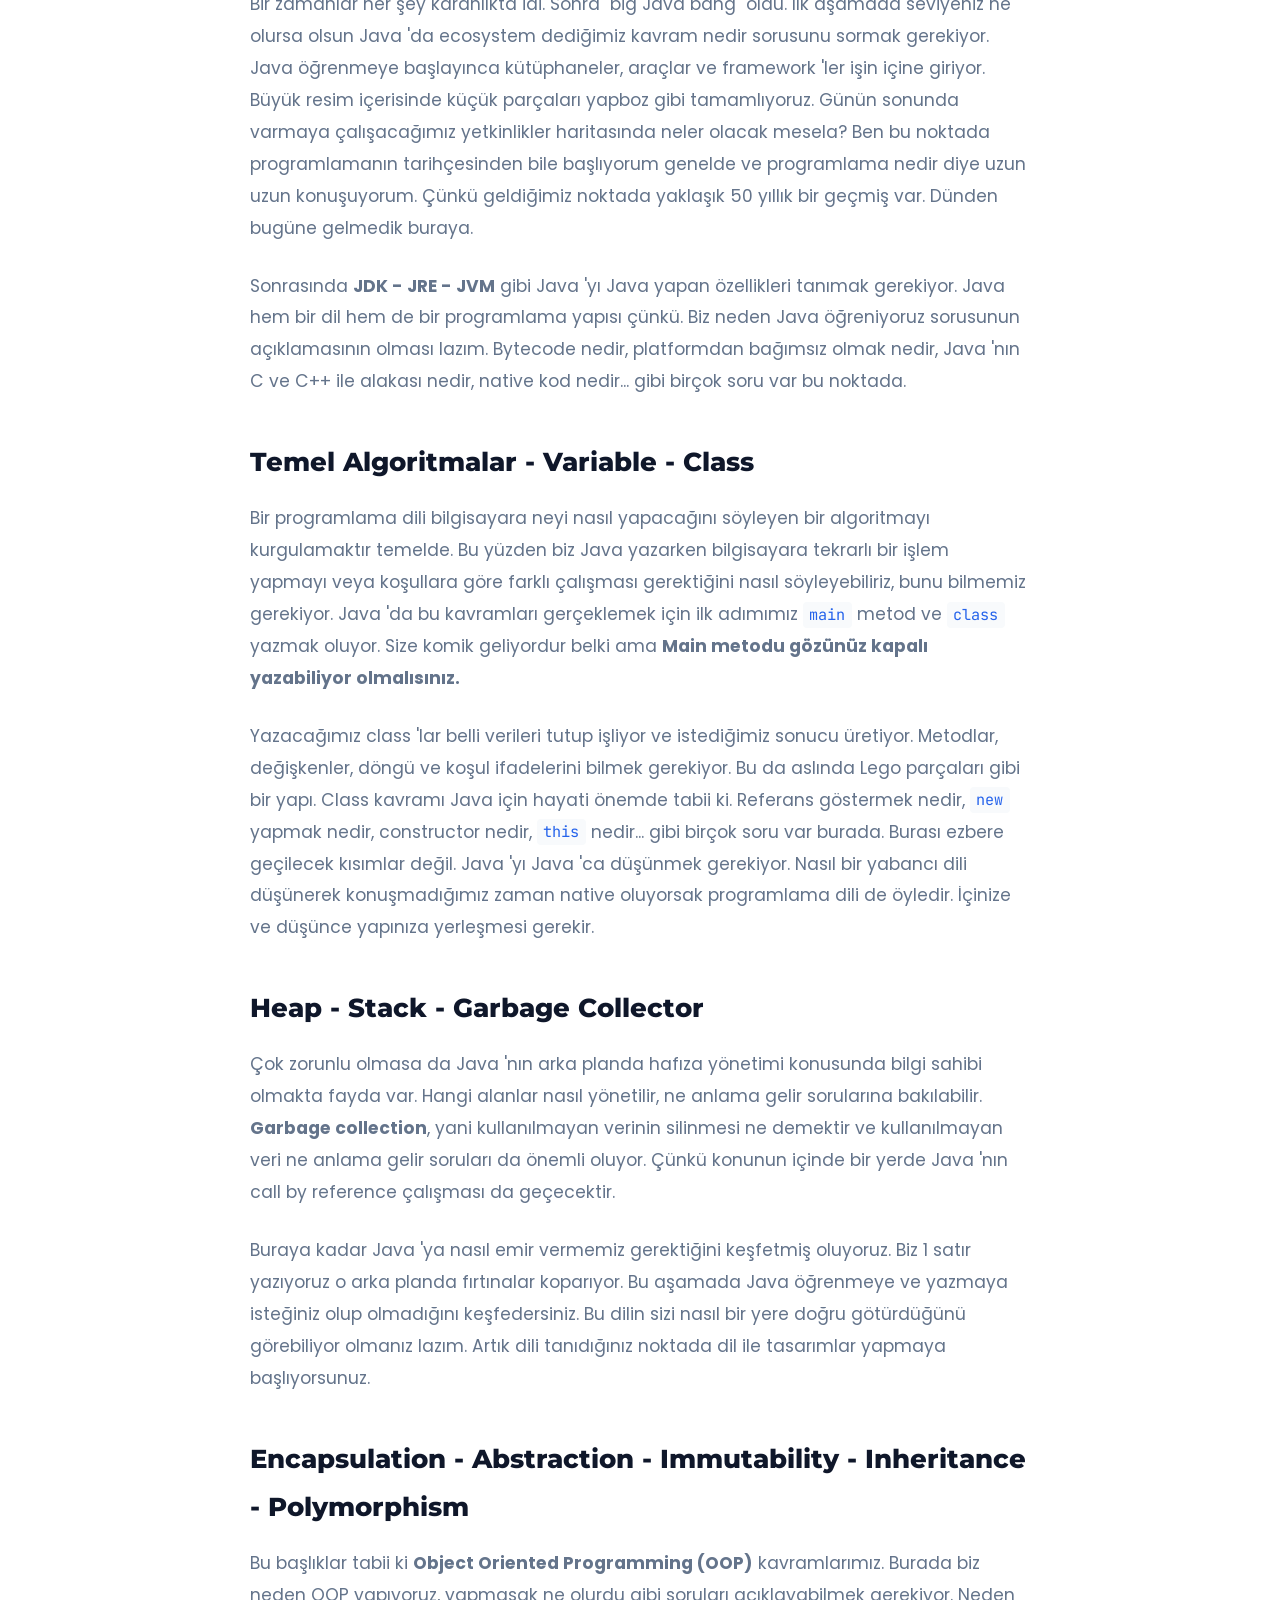
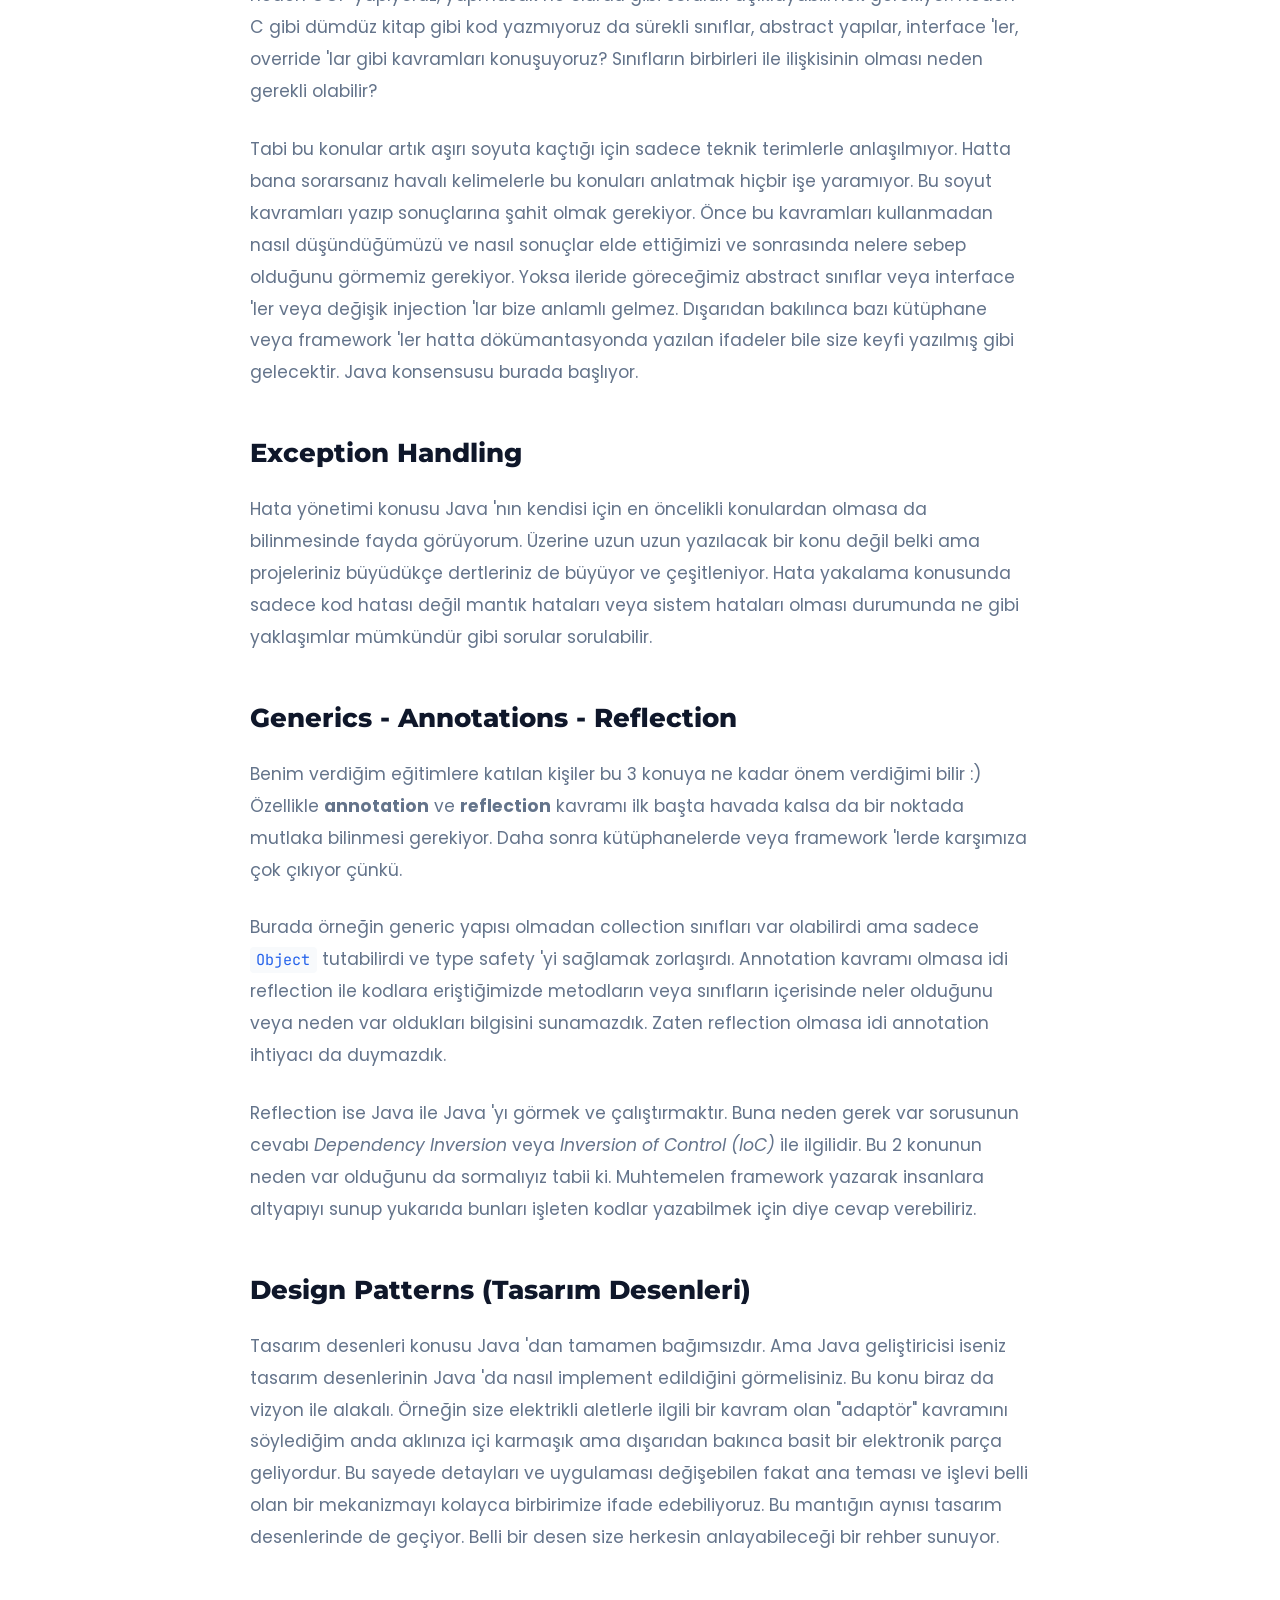
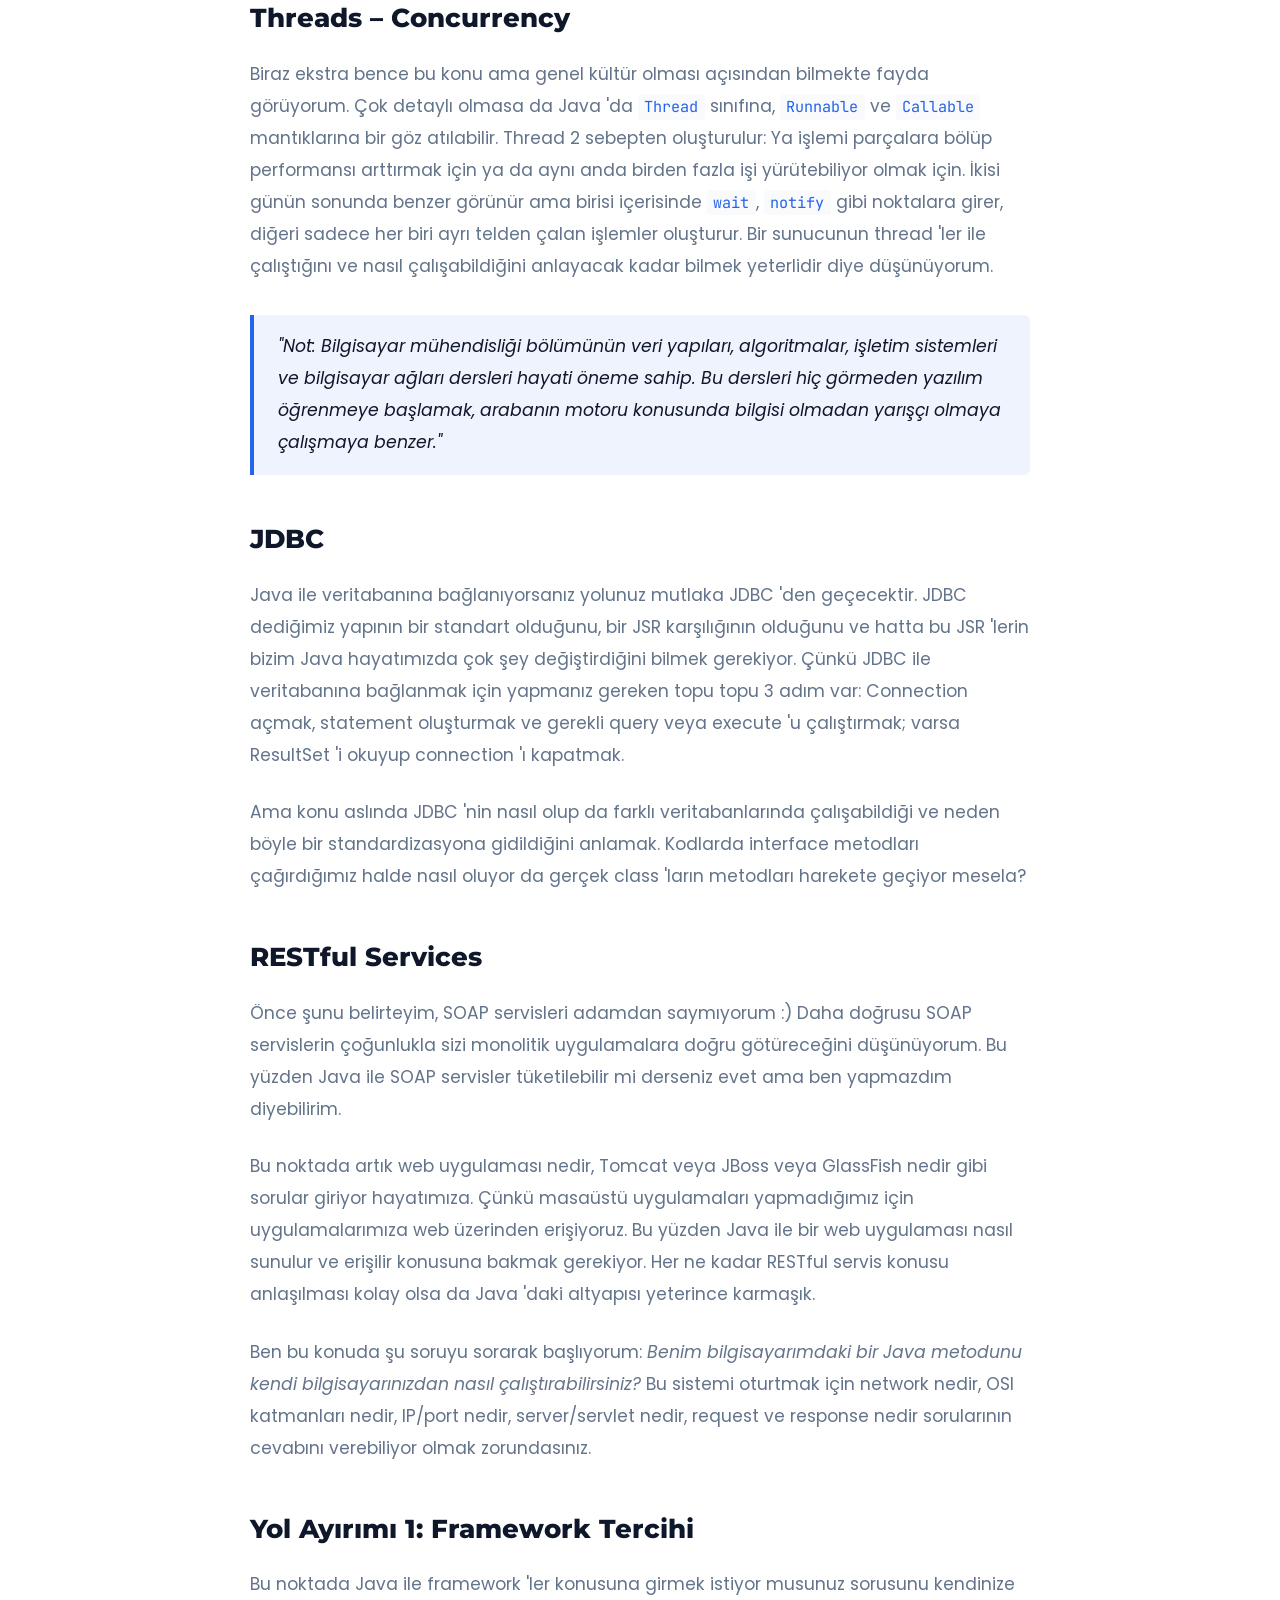
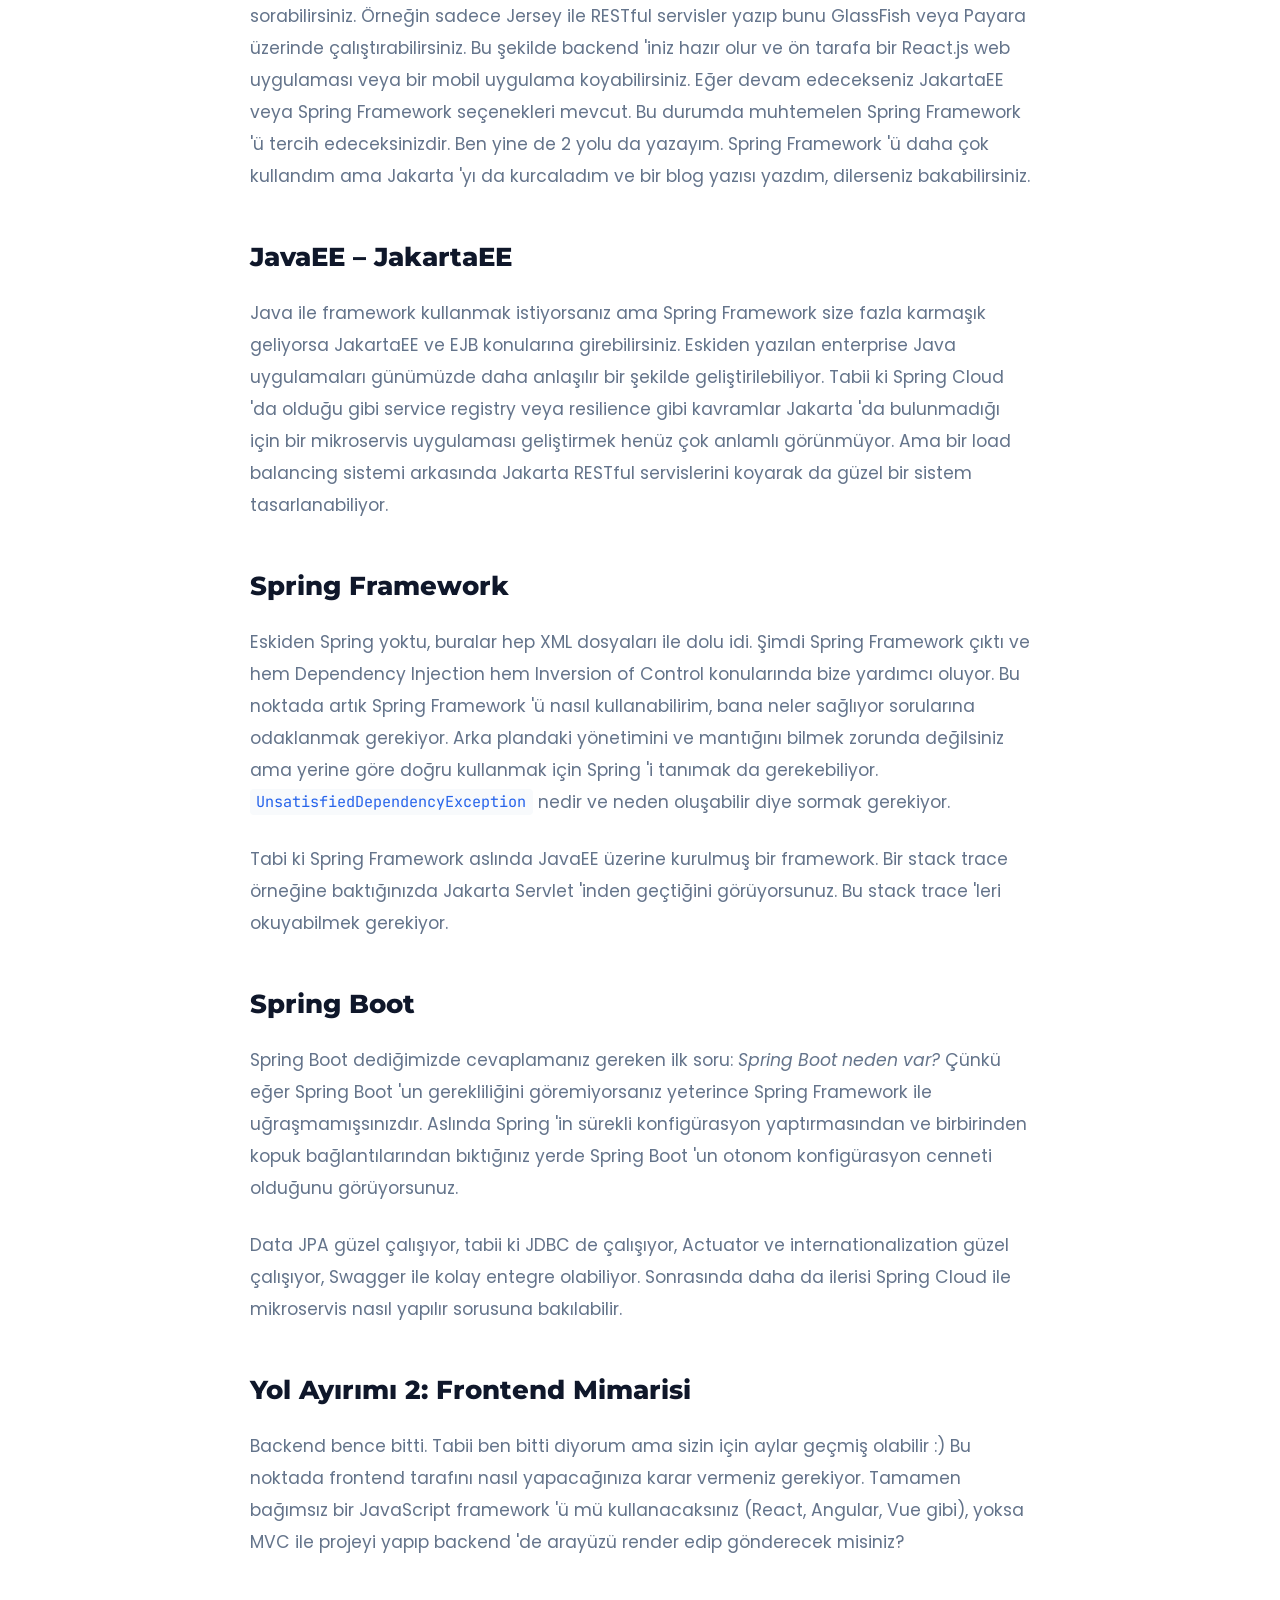
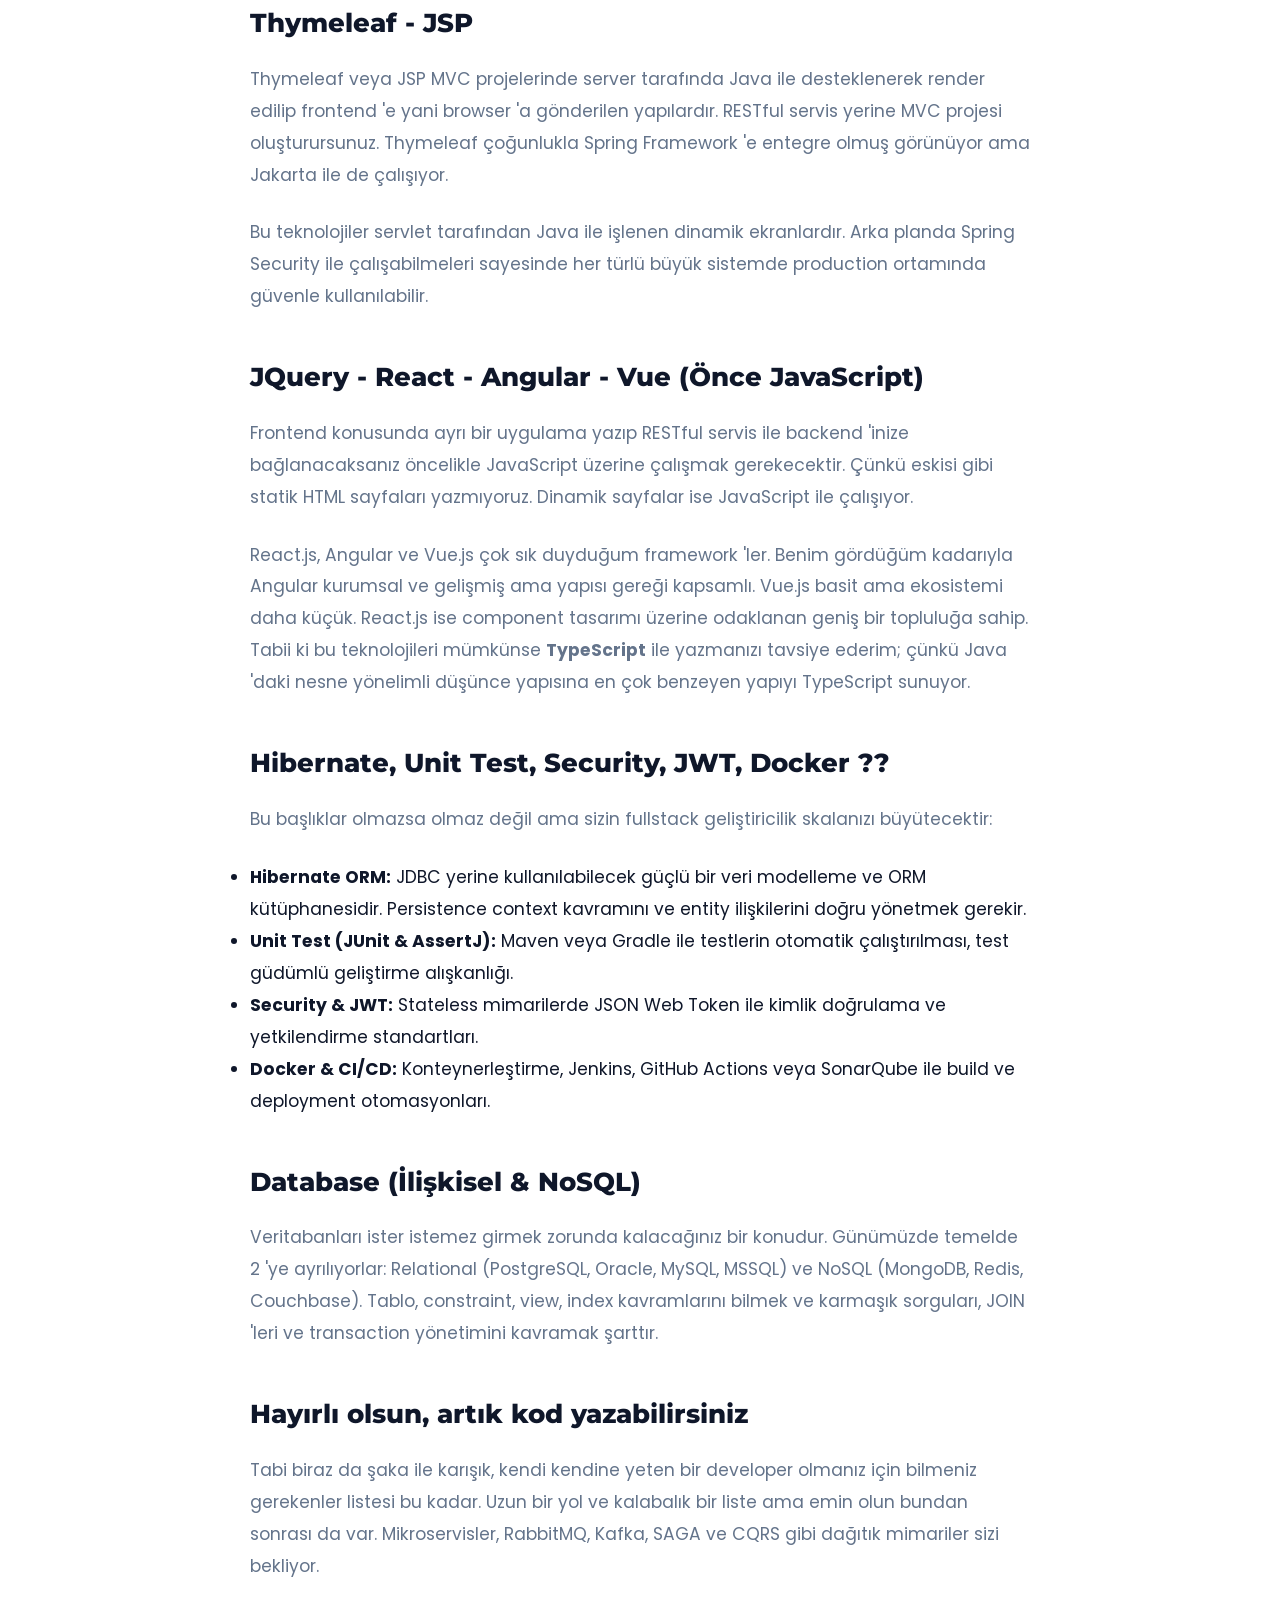
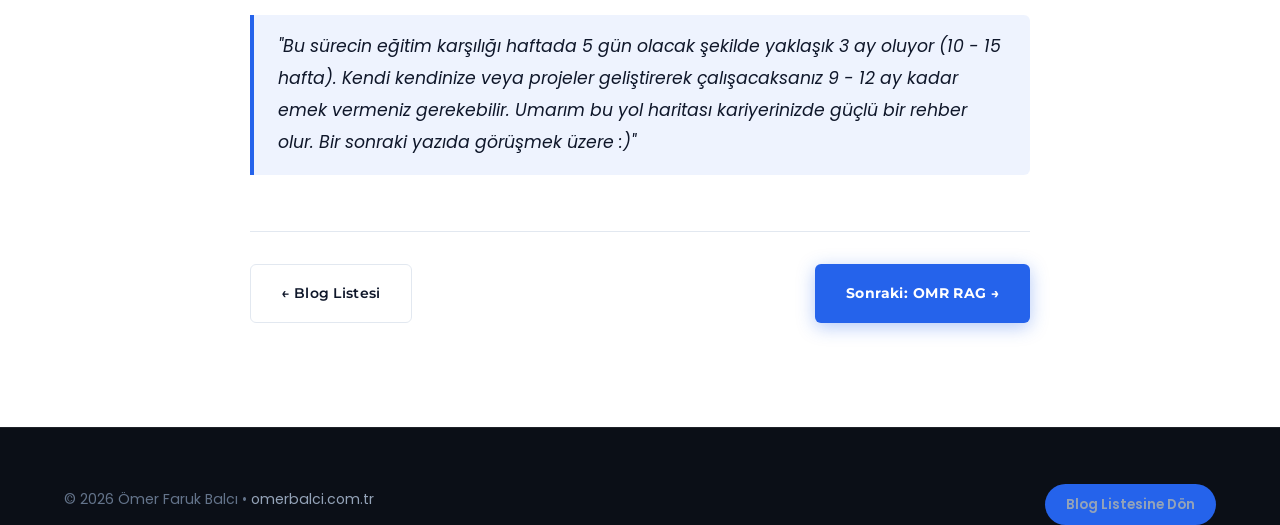
==== commit b1b83c10: "feat: Cocuksu karikatur avatar kaldirilarak modern, interaktif OB ve </> teknoloji monogram logosu e" ====
--- a/blog-fullstack-java-yol-haritasi.html
+++ b/blog-fullstack-java-yol-haritasi.html
@@ -21,7 +21,10 @@
   <header class="dilbeste-header" id="header">
     <div class="dilbeste-container header-inner">
       <a href="index.html" class="brand-box">
-        <img src="assets/images/developer-avatar.jpg" alt="Ömer Faruk Balcı" class="brand-avatar">
+        <div class="brand-monogram" aria-hidden="true">
+          <span class="monogram-text">ÖB</span>
+          <span class="monogram-code">&lt;/&gt;</span>
+        </div>
         <div class="brand-text-wrap">
           <span class="brand-name">Ömer Faruk Balcı</span>
           <span class="brand-tag">Software Engineer • AI & BI</span>
--- a/style.css
+++ b/style.css
@@ -170,6 +170,79 @@
   border-radius: 50%;
   object-fit: cover;
   border: 2px solid var(--accent);
+}
+
+.brand-monogram {
+  width: 44px;
+  height: 44px;
+  border-radius: 12px;
+  background: linear-gradient(135deg, rgba(37, 99, 235, 0.12) 0%, rgba(56, 189, 248, 0.18) 100%);
+  border: 1.5px solid var(--accent);
+  display: flex;
+  align-items: center;
+  justify-content: center;
+  position: relative;
+  overflow: hidden;
+  box-shadow: 0 2px 10px rgba(37, 99, 235, 0.15);
+  transition: all 0.3s cubic-bezier(0.16, 1, 0.3, 1);
+  flex-shrink: 0;
+  user-select: none;
+}
+
+[data-theme="dark"] .brand-monogram {
+  background: linear-gradient(135deg, rgba(37, 99, 235, 0.22) 0%, rgba(15, 23, 42, 0.85) 100%);
+  border-color: rgba(56, 189, 248, 0.5);
+  box-shadow: 0 2px 12px rgba(56, 189, 248, 0.2);
+}
+
+.brand-monogram .monogram-text,
+.brand-monogram .monogram-code {
+  position: absolute;
+  transition: all 0.3s cubic-bezier(0.16, 1, 0.3, 1);
+  line-height: 1;
+}
+
+.brand-monogram .monogram-text {
+  font-family: var(--font-heading);
+  font-weight: 800;
+  font-size: 1.12rem;
+  letter-spacing: -0.03em;
+  color: var(--accent);
+  opacity: 1;
+  transform: translateY(0);
+}
+
+[data-theme="dark"] .brand-monogram .monogram-text {
+  color: #38bdf8;
+}
+
+.brand-monogram .monogram-code {
+  font-family: var(--font-mono);
+  font-weight: 700;
+  font-size: 0.95rem;
+  color: #2563eb;
+  opacity: 0;
+  transform: translateY(14px);
+}
+
+[data-theme="dark"] .brand-monogram .monogram-code {
+  color: #38bdf8;
+}
+
+.brand-box:hover .brand-monogram {
+  transform: scale(1.06);
+  border-color: var(--accent-hover);
+  box-shadow: 0 4px 16px rgba(37, 99, 235, 0.3);
+}
+
+.brand-box:hover .monogram-text {
+  opacity: 0;
+  transform: translateY(-14px);
+}
+
+.brand-box:hover .monogram-code {
+  opacity: 1;
+  transform: translateY(0);
 }
 
 .brand-text-wrap {
@@ -384,6 +457,10 @@
   align-items: center;
 }
 
+.hero-slide[style*="iski-building"] {
+  background-position: center 38%;
+}
+
 .slide-content-center {
   max-width: 820px;
   color: #ffffff;
@@ -503,6 +580,11 @@
   display: flex;
   align-items: center;
   justify-content: center;
+  background: transparent;
+  border: none;
+  padding: 0;
+  cursor: pointer;
+  outline: none;
 }
 
 .sonar-circle {
@@ -966,6 +1048,14 @@
   transition: transform 0.5s ease;
 }
 
+.project-img-wrap img[src*="iski-building"] {
+  object-position: center 38%;
+}
+
+.project-img-wrap img[src*="living-lab-academy"] {
+  object-position: center 35%;
+}
+
 .project-box-card:hover .project-img-wrap img {
   transform: scale(1.06);
 }
@@ -1056,6 +1146,37 @@
   color: #ffffff;
 }
 
+.project-card-footer-btns {
+  display: flex;
+  align-items: center;
+  gap: 0.65rem;
+  flex-wrap: wrap;
+}
+
+.btn-card-video {
+  display: inline-flex;
+  align-items: center;
+  justify-content: center;
+  gap: 0.5rem;
+  background: rgba(37, 99, 235, 0.1);
+  border: 1px solid rgba(37, 99, 235, 0.3);
+  color: var(--accent);
+  font-family: var(--font-heading);
+  font-weight: 600;
+  font-size: 0.88rem;
+  padding: 0.75rem 1.15rem;
+  border-radius: var(--radius-sm);
+  cursor: pointer;
+  transition: var(--transition);
+}
+
+.btn-card-video:hover {
+  background: var(--accent);
+  color: #ffffff;
+  border-color: var(--accent);
+  transform: translateY(-2px);
+}
+
 /* --- MOMENTS & WORKSPACES GALLERY --- */
 .moments-cards-grid {
   display: grid;
@@ -1099,19 +1220,49 @@
 }
 
 .moment-photo-box img[src*="omer-nature"] {
-  object-position: center 8%;
+  object-position: center 38%;
 }
 
 .moment-photo-box img[src*="tech-robot"] {
   object-position: center top;
 }
 
-.moment-photo-box img[src*="workspace-iski"] {
-  object-position: center center;
+.moment-photo-box img[src*="iski-building"] {
+  object-position: center 38%;
 }
 
 .moment-photo-box img[src*="workspace-nature"] {
   object-position: center center;
+}
+
+.moment-photo-box img[src*="living-lab-academy"] {
+  object-position: center 35%;
+}
+
+.moment-video-trigger-btn {
+  position: absolute;
+  top: 50%;
+  left: 50%;
+  transform: translate(-50%, -50%);
+  width: 58px;
+  height: 58px;
+  border-radius: 50%;
+  background: var(--accent);
+  color: #ffffff;
+  border: 2px solid rgba(255, 255, 255, 0.9);
+  display: flex;
+  align-items: center;
+  justify-content: center;
+  cursor: pointer;
+  box-shadow: 0 4px 20px rgba(0, 0, 0, 0.4);
+  z-index: 5;
+  transition: transform 0.3s cubic-bezier(0.16, 1, 0.3, 1), background 0.3s ease, box-shadow 0.3s ease;
+}
+
+.moment-video-trigger-btn:hover {
+  transform: translate(-50%, -50%) scale(1.15);
+  background: #1d4ed8;
+  box-shadow: 0 6px 24px rgba(37, 99, 235, 0.6);
 }
 
 .moment-box-card:hover .moment-photo-box img {
@@ -1370,6 +1521,34 @@
   border-radius: 50%;
   object-fit: cover;
   border: 2px solid var(--accent);
+}
+
+.footer-monogram {
+  width: 46px;
+  height: 46px;
+  background: rgba(255, 255, 255, 0.08);
+  border-color: rgba(255, 255, 255, 0.2);
+}
+
+.footer-monogram .monogram-text,
+.footer-monogram .monogram-code {
+  color: #ffffff;
+}
+
+.footer-brand-header:hover .footer-monogram {
+  transform: scale(1.06);
+  border-color: #38bdf8;
+}
+
+.footer-brand-header:hover .footer-monogram .monogram-text {
+  opacity: 0;
+  transform: translateY(-14px);
+}
+
+.footer-brand-header:hover .footer-monogram .monogram-code {
+  opacity: 1;
+  transform: translateY(0);
+  color: #38bdf8;
 }
 
 .footer-name {
@@ -2019,3 +2198,150 @@
     padding: 2rem 1.5rem;
   }
 }
+
+/* ==========================================================================
+   Video Lightbox / Modal
+   ========================================================================== */
+.video-modal-overlay {
+  position: fixed;
+  top: 0;
+  left: 0;
+  width: 100vw;
+  height: 100vh;
+  background: rgba(15, 23, 42, 0.88);
+  backdrop-filter: blur(12px);
+  -webkit-backdrop-filter: blur(12px);
+  z-index: 99999;
+  display: flex;
+  align-items: center;
+  justify-content: center;
+  padding: 1.5rem;
+  opacity: 0;
+  visibility: hidden;
+  pointer-events: none;
+  transition: opacity 0.35s ease, visibility 0.35s ease;
+}
+
+.video-modal-overlay.active {
+  opacity: 1;
+  visibility: visible;
+  pointer-events: auto;
+}
+
+.video-modal-container {
+  background: var(--bg-card);
+  border: 1px solid var(--border);
+  border-radius: var(--radius-lg);
+  width: 100%;
+  max-width: 860px;
+  overflow: hidden;
+  box-shadow: 0 25px 50px -12px rgba(0, 0, 0, 0.5);
+  transform: scale(0.92);
+  transition: transform 0.35s cubic-bezier(0.16, 1, 0.3, 1);
+  display: flex;
+  flex-direction: column;
+}
+
+.video-modal-overlay.active .video-modal-container {
+  transform: scale(1);
+}
+
+.video-modal-header {
+  display: flex;
+  align-items: center;
+  justify-content: space-between;
+  padding: 1.1rem 1.4rem;
+  border-bottom: 1px solid var(--border);
+  background: var(--bg-card);
+}
+
+.video-modal-title-wrap {
+  display: flex;
+  flex-direction: column;
+  gap: 0.2rem;
+}
+
+.video-modal-tag {
+  font-size: 0.72rem;
+  font-weight: 700;
+  color: var(--accent);
+  text-transform: uppercase;
+  letter-spacing: 0.06em;
+}
+
+.video-modal-title {
+  font-family: var(--font-heading);
+  font-size: 1.05rem;
+  font-weight: 700;
+  color: var(--text-main);
+  margin: 0;
+}
+
+.video-modal-close {
+  background: var(--bg-secondary);
+  border: 1px solid var(--border);
+  color: var(--text-muted);
+  width: 38px;
+  height: 38px;
+  border-radius: 50%;
+  display: flex;
+  align-items: center;
+  justify-content: center;
+  cursor: pointer;
+  transition: var(--transition);
+}
+
+.video-modal-close:hover {
+  background: var(--accent);
+  color: #ffffff;
+  border-color: var(--accent);
+  transform: rotate(90deg);
+}
+
+.video-modal-player-wrap {
+  position: relative;
+  background: #000000;
+  width: 100%;
+  aspect-ratio: 16 / 9;
+  display: flex;
+  align-items: center;
+  justify-content: center;
+}
+
+.video-modal-player-wrap video {
+  width: 100%;
+  height: 100%;
+  object-fit: contain;
+  outline: none;
+}
+
+.video-modal-footer {
+  padding: 0.9rem 1.4rem;
+  border-top: 1px solid var(--border);
+  background: var(--bg-card);
+}
+
+.video-modal-footer p {
+  margin: 0;
+  font-size: 0.85rem;
+  color: var(--text-muted);
+  line-height: 1.5;
+}
+
+@media (max-width: 640px) {
+  .video-modal-overlay {
+    padding: 0.75rem;
+  }
+  
+  .video-modal-header {
+    padding: 0.85rem 1rem;
+  }
+  
+  .video-modal-title {
+    font-size: 0.92rem;
+  }
+  
+  .video-modal-footer {
+    padding: 0.75rem 1rem;
+  }
+}
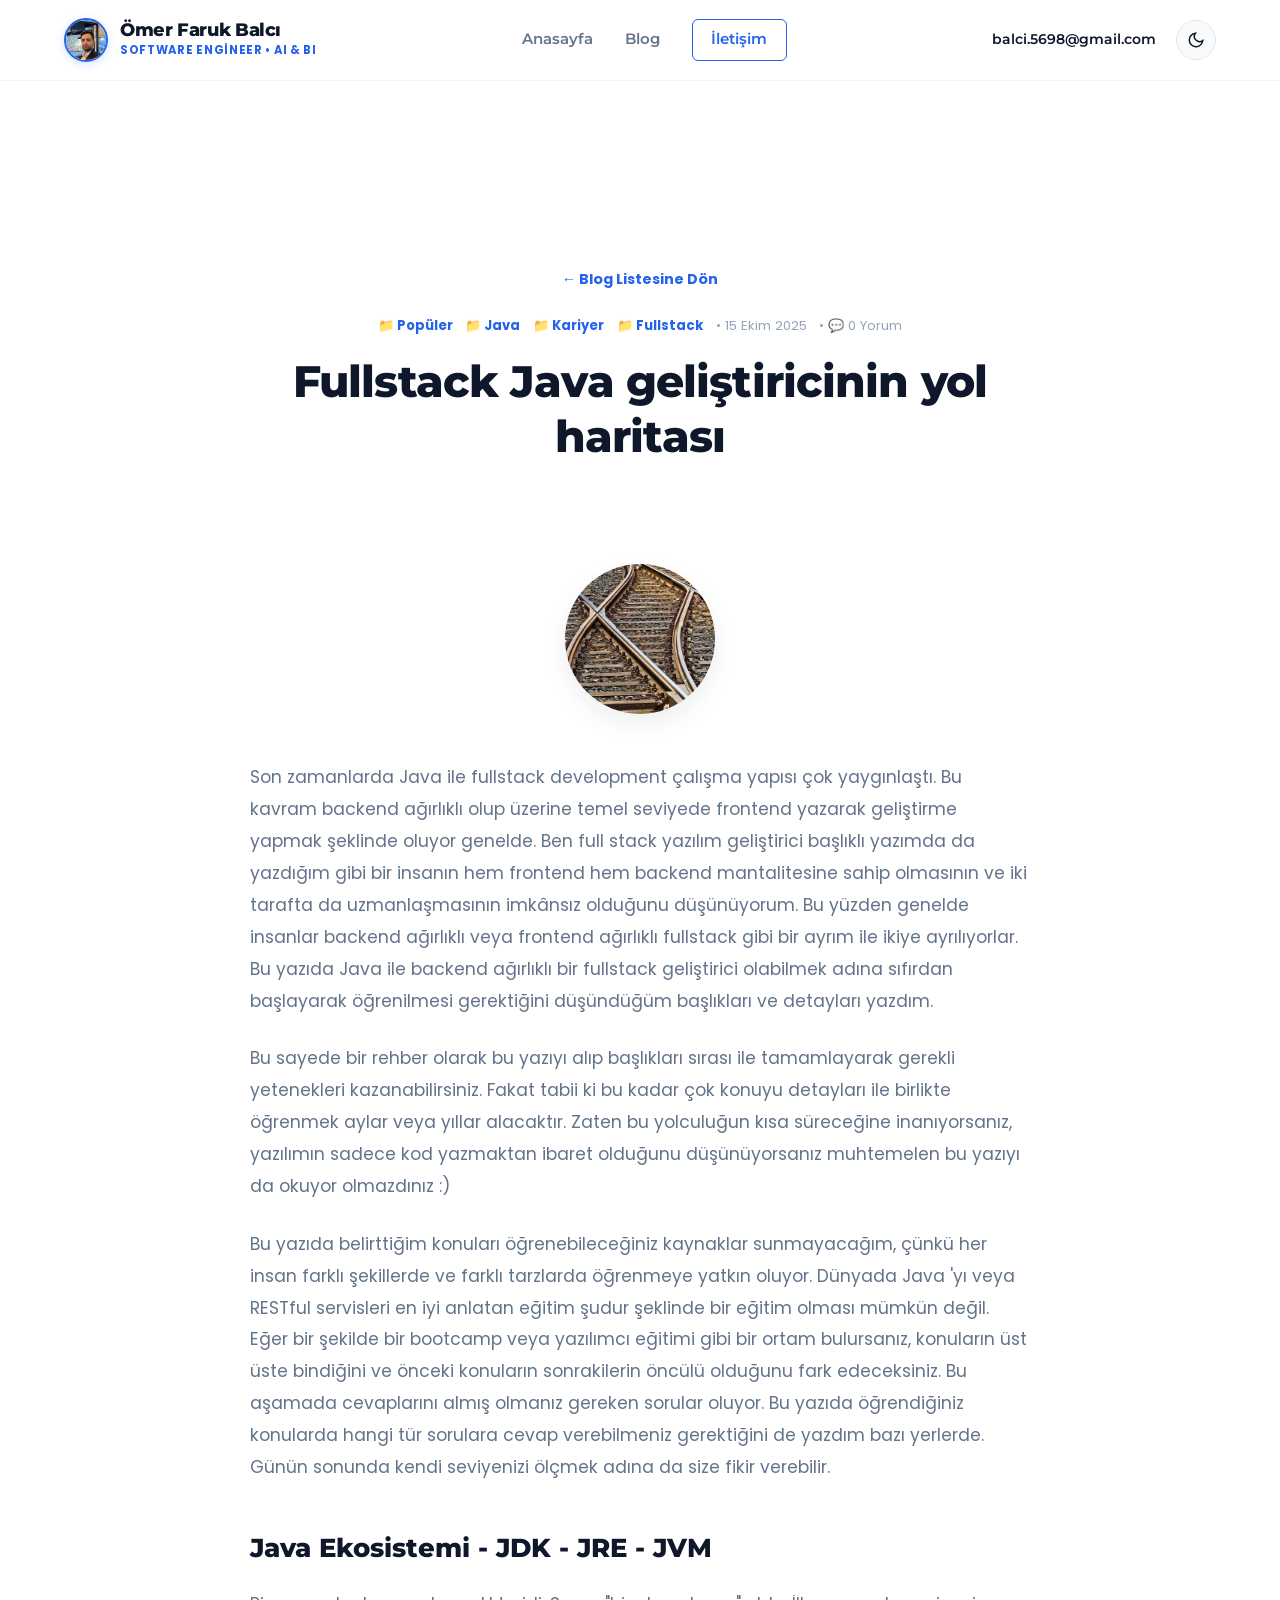
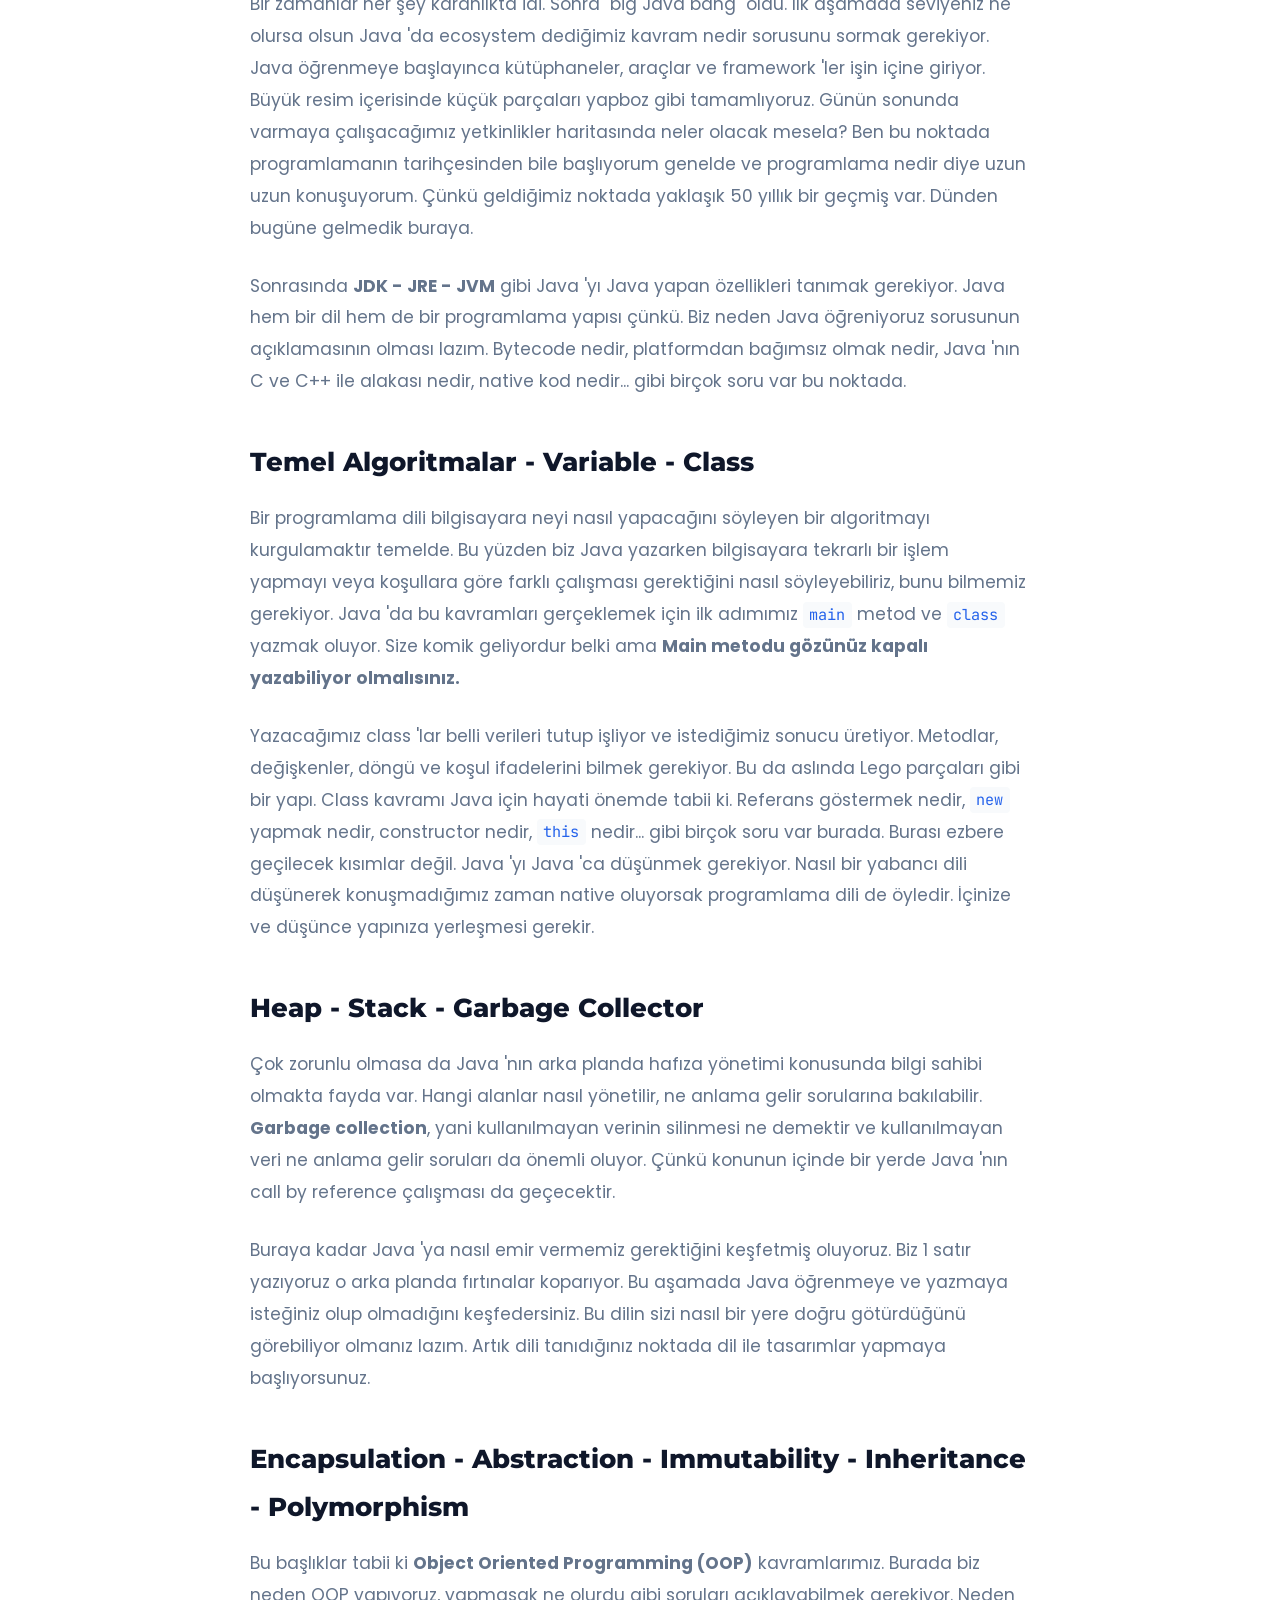
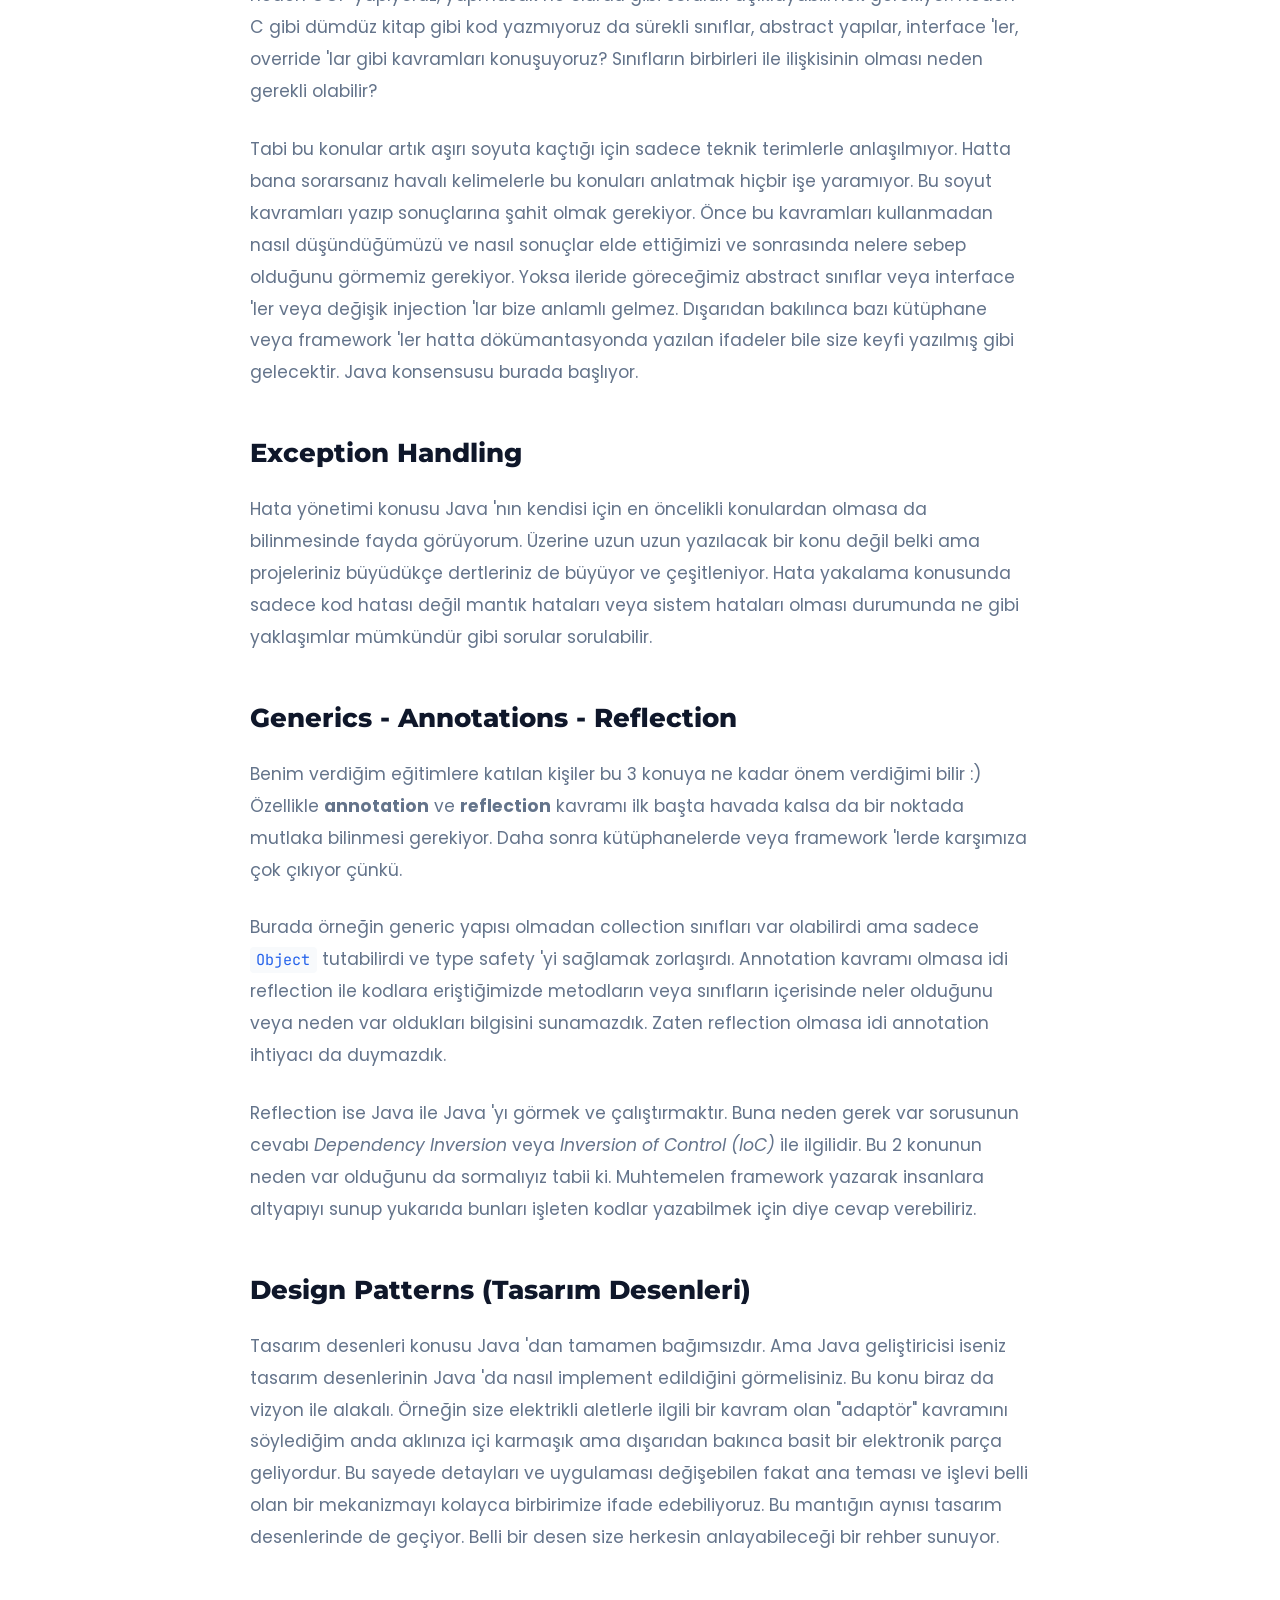
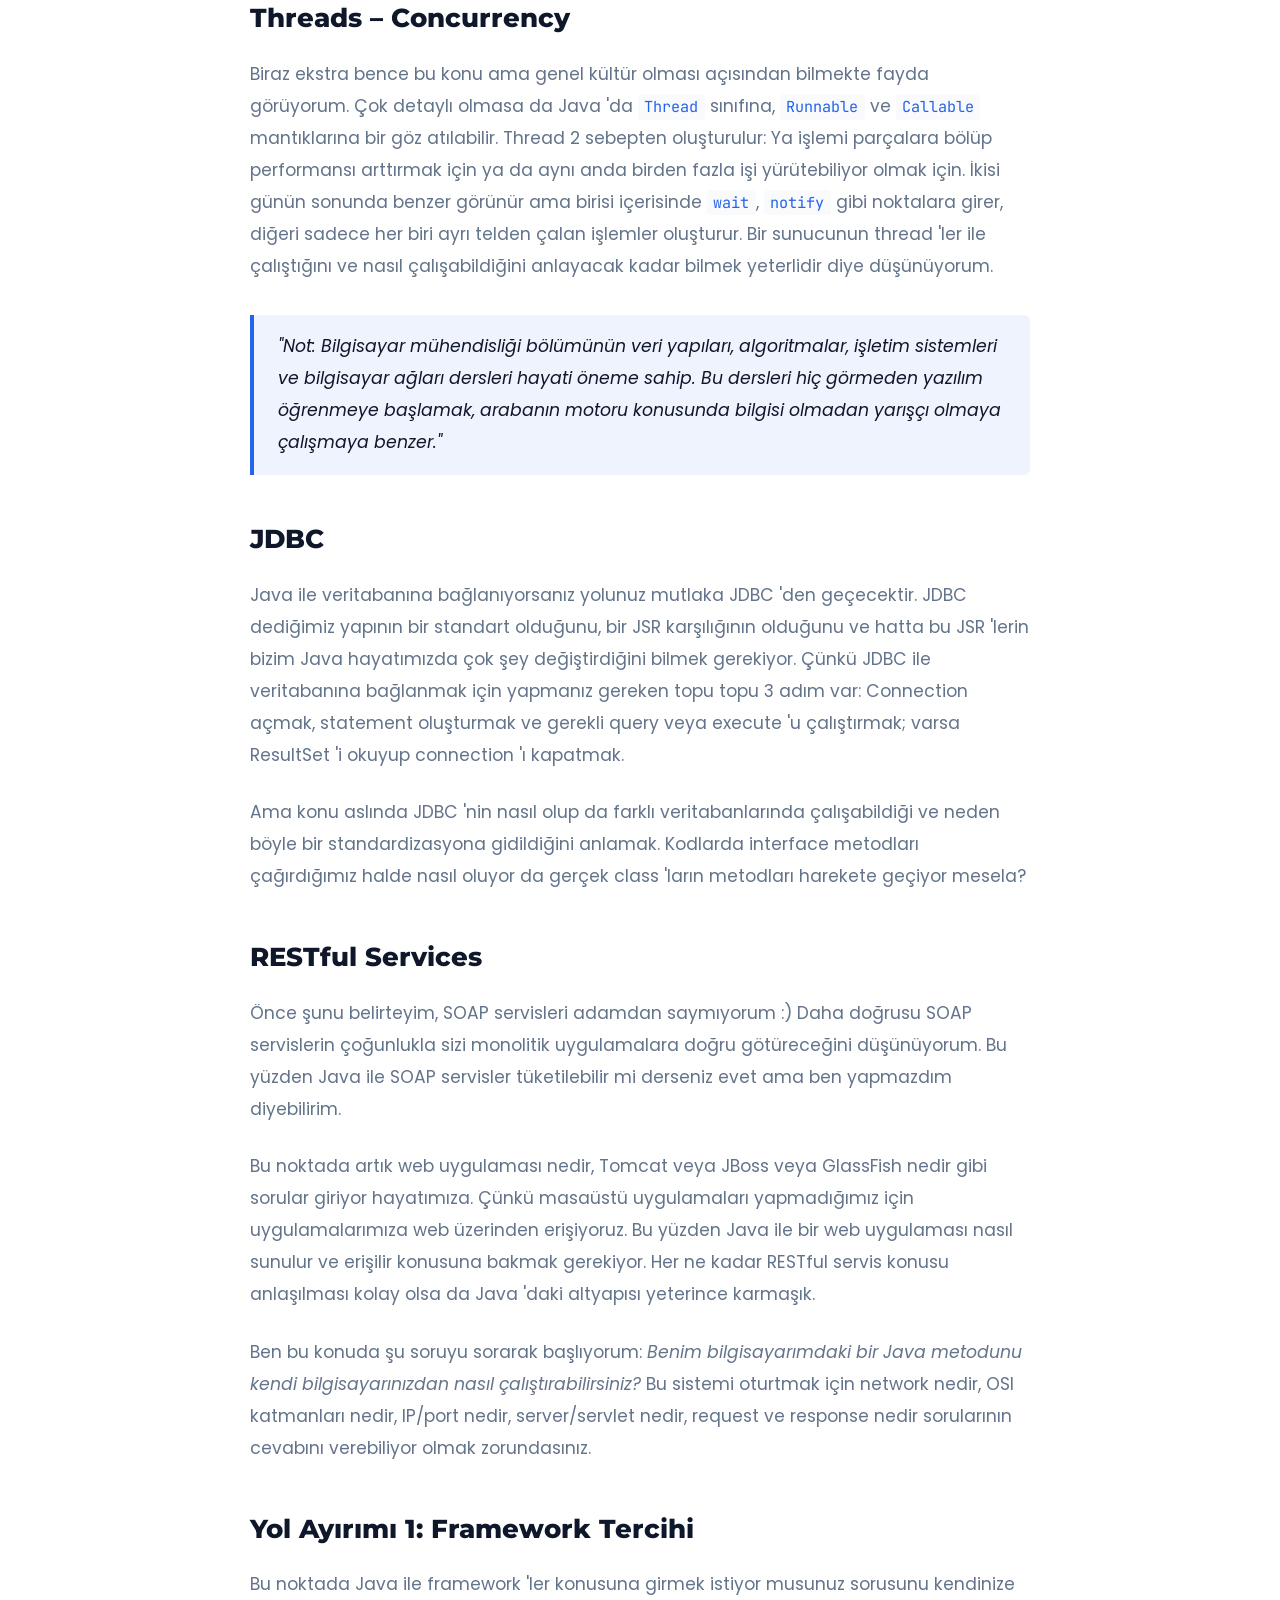
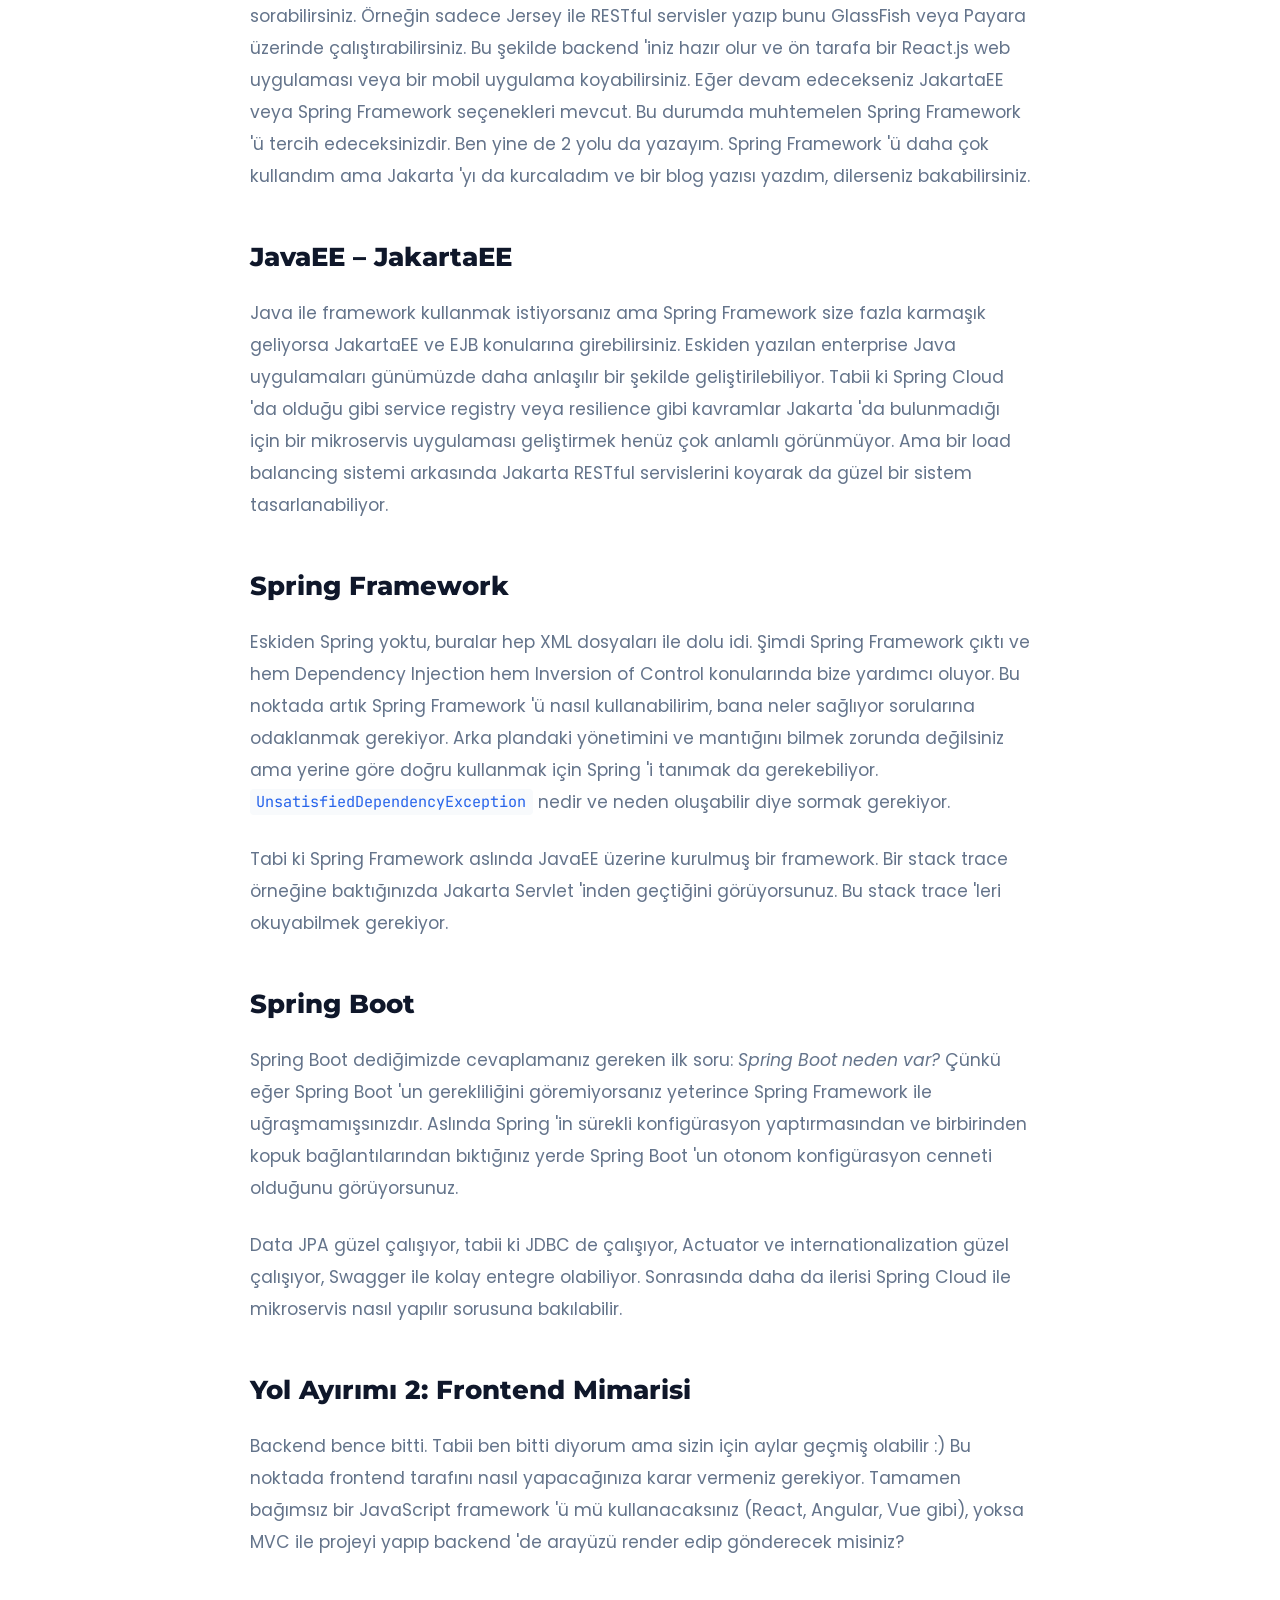
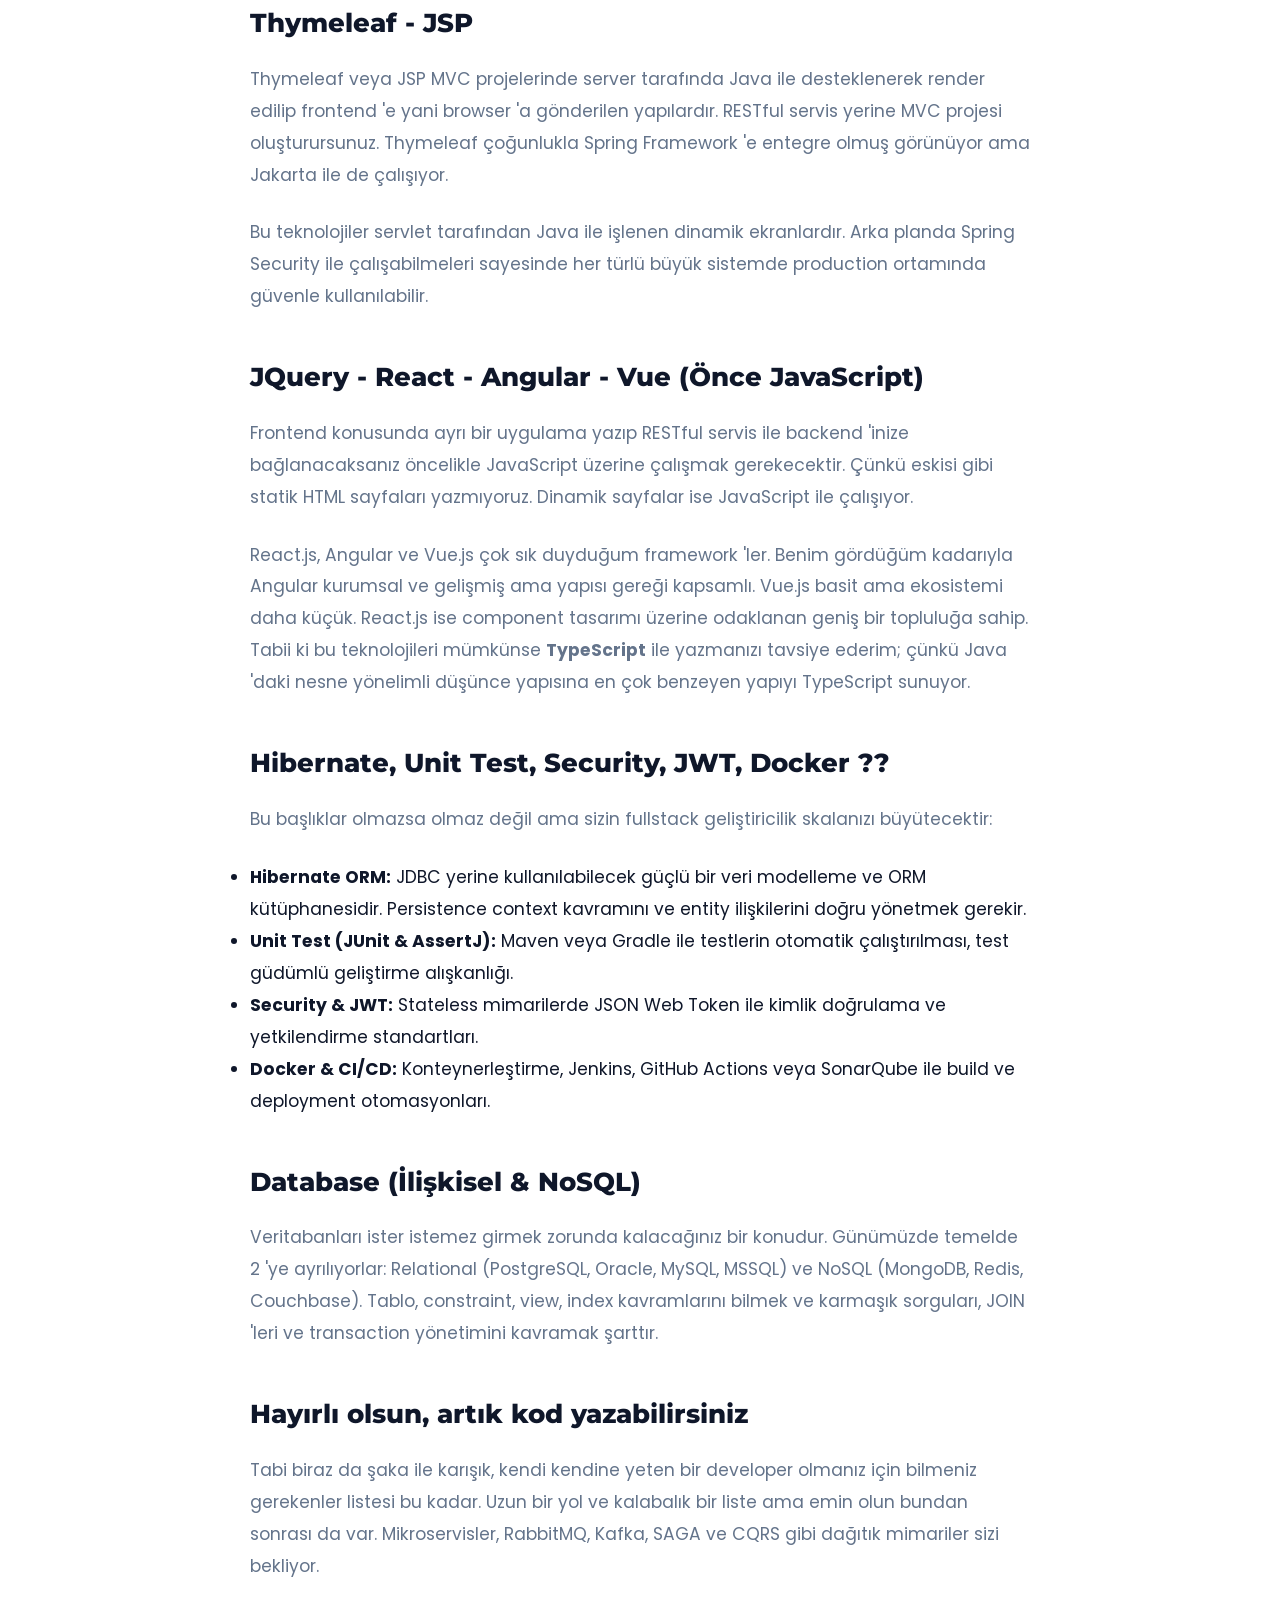
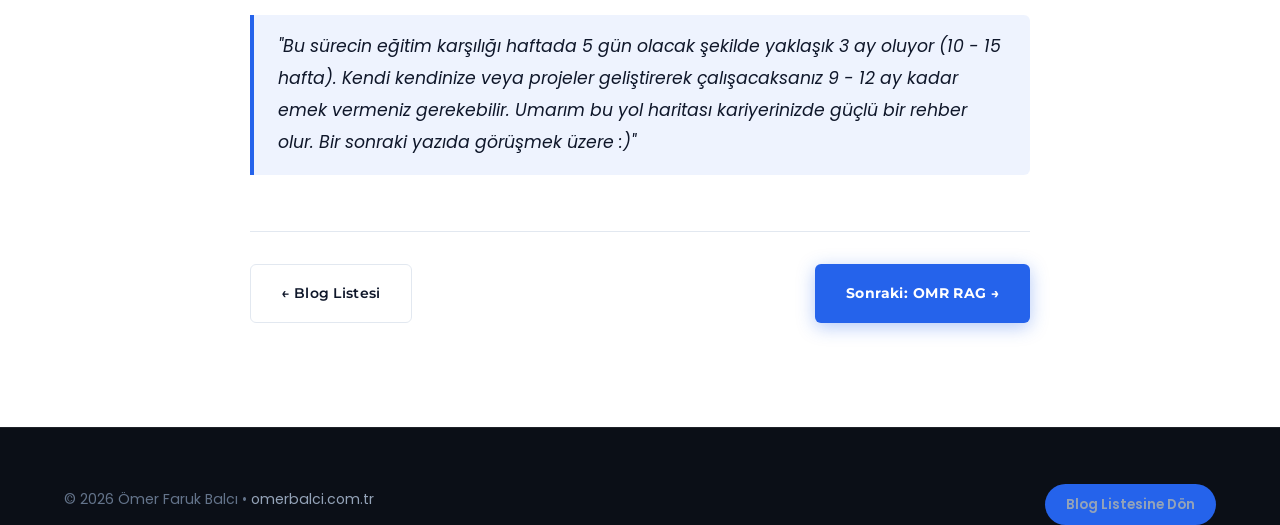
==== commit 77214ae2: "feat: Header ve footer marka alanina gercek profesyonel portre vesikalik gorseli entegre edildi" ====
--- a/blog-fullstack-java-yol-haritasi.html
+++ b/blog-fullstack-java-yol-haritasi.html
@@ -21,10 +21,7 @@
   <header class="dilbeste-header" id="header">
     <div class="dilbeste-container header-inner">
       <a href="index.html" class="brand-box">
-        <div class="brand-monogram" aria-hidden="true">
-          <span class="monogram-text">ÖB</span>
-          <span class="monogram-code">&lt;/&gt;</span>
-        </div>
+        <img src="assets/images/omer-avatar.jpg" alt="Ömer Faruk Balcı" class="brand-avatar">
         <div class="brand-text-wrap">
           <span class="brand-name">Ömer Faruk Balcı</span>
           <span class="brand-tag">Software Engineer • AI & BI</span>
--- a/style.css
+++ b/style.css
@@ -170,6 +170,14 @@
   border-radius: 50%;
   object-fit: cover;
   border: 2px solid var(--accent);
+  box-shadow: 0 2px 8px rgba(37, 99, 235, 0.2);
+  transition: transform 0.3s ease, border-color 0.3s ease, box-shadow 0.3s ease;
+}
+
+.brand-box:hover .brand-avatar {
+  transform: scale(1.08);
+  border-color: #38bdf8;
+  box-shadow: 0 4px 14px rgba(37, 99, 235, 0.35);
 }
 
 .brand-monogram {
@@ -1520,7 +1528,13 @@
   height: 46px;
   border-radius: 50%;
   object-fit: cover;
-  border: 2px solid var(--accent);
+  border: 2px solid #38bdf8;
+  box-shadow: 0 2px 10px rgba(56, 189, 248, 0.3);
+  transition: transform 0.3s ease;
+}
+
+.footer-brand-header:hover .footer-avatar {
+  transform: scale(1.08);
 }
 
 .footer-monogram {
